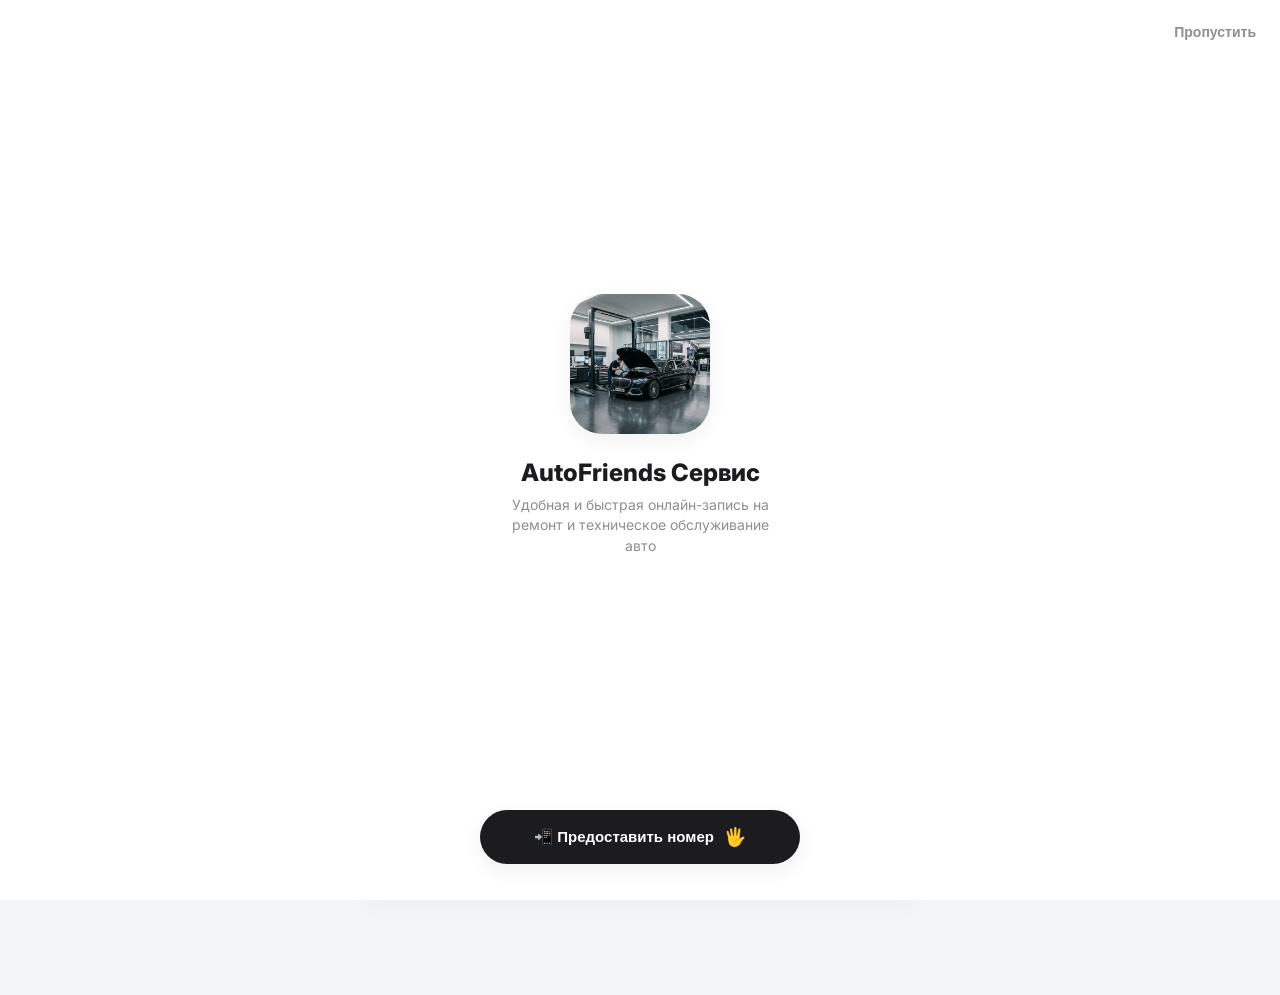
==== webapp/index.html @ f0e39a57 "Enlarge central circular FAB button to 62px and position 'Услуги' text label cleanly below navbar li" ====
<!DOCTYPE html>
<html lang="ru">
<head>
  <meta charset="UTF-8" />
  <meta name="viewport" content="width=device-width, initial-scale=1.0, maximum-scale=1.0, user-scalable=no, viewport-fit=cover" />
  <title>AutoFriends — Автосервис</title>
  <script src="https://telegram.org/js/telegram-web-app.js"></script>
  <link rel="preconnect" href="https://fonts.googleapis.com">
  <link rel="preconnect" href="https://fonts.gstatic.com" crossorigin>
  <link href="https://fonts.googleapis.com/css2?family=Inter:wght@400;500;600;700;800&display=swap" rel="stylesheet">
  <link rel="stylesheet" href="style.css?v=62.0" />
</head>
<body>

  <!-- ══════════════════════════════════════════════
       WELCOME ONBOARDING SCREEN (Hand Phone Request)
       ══════════════════════════════════════════════ -->
  <div id="triton-onboarding-screen" class="af-onboarding-overlay hidden">
    <div style="display:flex;justify-content:flex-end;">
      <button type="button" id="onboarding-cancel-btn" style="background:none;border:none;color:var(--gray-3);font-size:14px;font-weight:600;cursor:pointer;">Пропустить</button>
    </div>

    <div class="af-onboard-center">
      <div class="af-onboard-icon">
        <img src="images/hero.jpg" alt="AutoFriends" />
      </div>
      <h2 class="af-onboard-title">AutoFriends Сервис</h2>
      <p class="af-onboard-sub">Удобная и быстрая онлайн-запись на ремонт и техническое обслуживание авто</p>
    </div>

    <div>
      <button type="button" class="af-hand-phone-btn" id="onboarding-next-btn">
        <span>📲 Предоставить номер</span>
        <span style="font-size:18px;">🖐️</span>
      </button>
    </div>
  </div>

  <!-- ══════════════════════════════════════════════
       MAIN APP SHELL
       ══════════════════════════════════════════════ -->
  <div id="app">

    <!-- Top Header with Interactive Profile Chip -->
    <header class="af-header">
      <div class="af-header-title-box">
        <span class="af-header-sub">ОФИЦИАЛЬНЫЙ СЕРВИС</span>
        <h1 class="af-header-title">AutoFriends</h1>
      </div>

      <!-- User Profile Chip in Top Right Header -->
      <div class="af-user-chip" id="top-user-profile-btn" data-tab="profile">
        <div class="af-user-avatar">👤</div>
        <span class="af-user-name" id="user-greeting">Клиент</span>
      </div>
    </header>

    <!-- Main Content Tabs -->
    <main class="content">

      <!-- ════════════════════════════════════════
           🏠 TAB 1: ГЛАВНАЯ (Hero Slider + Big CTA + Advantages)
           ════════════════════════════════════════ -->
      <section id="tab-home" class="tab-content active">

        <!-- 1. Top Auto-Sliding Promo Carousel -->
        <div class="af-carousel-wrapper" id="home-promo-carousel">
          <div class="af-carousel-track" id="carousel-track">

            <!-- Slide 1 -->
            <div class="af-carousel-slide" style="background-image: url('images/hero.jpg');" data-tab="booking" data-step="1">
              <div class="af-slide-glass-panel">
                <span class="af-slide-tag">🔥 АКЦИЯ МЕСЯЦА</span>
                <h2 class="af-slide-title">Комплексное ТО со скидкой 15%</h2>
                <p class="af-slide-sub">Замена масла + 3 фильтра с гарантией 12 месяцев</p>
              </div>
            </div>

            <!-- Slide 2 -->
            <div class="af-carousel-slide" style="background-image: url('images/susp.jpg');" data-tab="booking" data-step="1">
              <div class="af-slide-glass-panel">
                <span class="af-slide-tag">⚡ СПЕЦПРЕДЛОЖЕНИЕ</span>
                <h2 class="af-slide-title">Бесплатная диагностика подвески</h2>
                <p class="af-slide-sub">При ремонте ходовой части от 3 000 ₽</p>
              </div>
            </div>

            <!-- Slide 3 -->
            <div class="af-carousel-slide" style="background-image: url('images/ac.jpg');" data-tab="booking" data-step="1">
              <div class="af-slide-glass-panel">
                <span class="af-slide-tag">❄️ КЛИМАТ СЕРВИС</span>
                <h2 class="af-slide-title">Заправка кондиционера за 1 990 ₽</h2>
                <p class="af-slide-sub">Полная антибактериальная обработка системы</p>
              </div>
            </div>

          </div>

          <!-- Carousel Dots -->
          <div class="af-carousel-dots">
            <span class="af-dot active" data-index="0"></span>
            <span class="af-dot" data-index="1"></span>
            <span class="af-dot" data-index="2"></span>
          </div>
        </div>

        <!-- 2. Big Action CTA Button -->
        <button type="button" class="af-home-cta-btn" data-tab="booking" data-step="1">
          <span>🚀 Записаться на обслуживание</span>
          <span style="font-size:18px;">➔</span>
        </button>

        <!-- 3. Service Advantages Cards -->
        <div class="af-advantages-grid">
          <div class="af-adv-card">
            <div class="af-adv-icon">🛠️</div>
            <div class="af-adv-title">Официальный сервис</div>
            <div class="af-adv-sub">Сертифицированное оборудование и гарантия на работы 12 месяцев</div>
          </div>

          <div class="af-adv-card">
            <div class="af-adv-icon">☕</div>
            <div class="af-adv-title">Зона ожидания и кофейня</div>
            <div class="af-adv-sub">Комфортная лаунж-зона, свежий кофе и свободный Wi-Fi</div>
          </div>

          <div class="af-adv-card">
            <div class="af-adv-icon">⏱️</div>
            <div class="af-adv-title">Без очередей</div>
            <div class="af-adv-sub">Прием автомобиля строго по времени вашей онлайн-записи</div>
          </div>
        </div>

      </section>

      <!-- ════════════════════════════════════════
           🏷 TAB 2: УСЛУГИ / БРОНИРОВАНИЕ (Clean Navigation & Pixel-Perfect Rows)
           ════════════════════════════════════════ -->
      <section id="tab-booking" class="tab-content">

        <div class="af-card">
          <h2 style="font-size:17px;font-weight:800;color:var(--dark);">📅 Онлайн-запись</h2>
          <p style="font-size:13px;color:var(--gray-3);">Выберите категорию, добавьте услуги и выберите время</p>
        </div>

        <!-- Wizard Step Bar -->
        <div class="af-wizard-bar">
          <div class="af-step-pill active" id="wizard-step-ind-1">1. Услуга</div>
          <div class="af-step-pill" id="wizard-step-ind-2">2. Мастер</div>
          <div class="af-step-pill" id="wizard-step-ind-3">3. Авто</div>
          <div class="af-step-pill" id="wizard-step-ind-4">4. Итог</div>
        </div>

        <form id="booking-form" style="display:flex;flex-direction:column;gap:16px;">

          <!-- Step 1: Big Rounded Rectangles Categories -->
          <div class="wizard-step-content active" id="form-step-1">

            <!-- Level 1 View: Main Categories Cards -->
            <div id="cat-overview-view" class="af-form-group">
              <label class="af-label">Выберите категорию услуг:</label>
              <input type="text" id="wizard-search-input" class="af-input" placeholder="🔍 Быстрый поиск услуги (ГРМ, масло, колодки)..." />
              
              <!-- Container for Big Rectangle Category Cards -->
              <div id="categories-cards-container" class="af-category-grid" style="margin-top:6px;"></div>
            </div>

            <!-- Level 2 View: Subservices of Selected Category -->
            <div id="cat-subservices-view" class="af-form-group hidden">
              <div class="af-subservices-header-box">
                <button type="button" id="back-to-categories-btn" class="af-back-cat-btn">
                  <span>← Все категории</span>
                </button>
                <div id="selected-cat-title-badge" class="af-cat-header-title"></div>
              </div>
              
              <div id="subservices-list-container" class="af-subservices-container"></div>
            </div>

            <!-- Summary of Selected Services -->
            <div id="selected-summary"></div>

            <button type="button" class="af-btn-primary" id="to-step-2-btn">
              Далее: Выбор мастера и времени ➔
            </button>
          </div>

          <!-- Step 2: Master & Calendar -->
          <div class="wizard-step-content hidden" id="form-step-2">
            <div class="af-form-group">
              <label class="af-label">Выберите мастера:</label>
              <div id="masters-container" style="display:flex;flex-direction:column;gap:10px;"></div>
            </div>

            <div class="af-form-group" id="calendar-step-group">
              <label class="af-label">Выберите дату:</label>
              <div class="af-calendar-card" id="full-calendar-widget"></div>
            </div>

            <div class="af-form-group hidden" id="slots-step-group">
              <div style="display:flex;align-items:center;justify-content:space-between;margin-bottom:6px;">
                <button type="button" class="af-btn-secondary" id="change-date-btn" style="padding:8px 14px;font-size:13px;">← Изменить дату</button>
                <span style="font-size:14px;font-weight:800;color:var(--dark);" id="slots-date-badge">28 ИЮЛЯ</span>
              </div>
              <label class="af-label" id="slots-header-label">Свободное время:</label>
              <div class="af-card">
                <div class="af-slots-grid" id="slots-container"></div>
              </div>
            </div>

            <div style="display:grid;grid-template-columns:auto 1fr;gap:10px;">
              <button type="button" class="af-btn-secondary" id="back-to-step-1-btn">← Назад</button>
              <button type="button" class="af-btn-primary" id="to-step-3-btn">Далее: Данные авто ➔</button>
            </div>
          </div>

          <!-- Step 3: Car Info -->
          <div class="wizard-step-content hidden" id="form-step-3">
            <div class="af-form-group">
              <label class="af-label" for="car-model">Марка и модель авто:</label>
              <input type="text" id="car-model" class="af-input" placeholder="Например: Audi Q5, BMW 5, Toyota Camry" />
            </div>

            <div class="af-form-group">
              <label class="af-label" for="car-number">Госномер (необязательно):</label>
              <input type="text" id="car-number" class="af-input" placeholder="А000АА180" maxlength="12" style="text-transform:uppercase;" />
            </div>

            <div style="display:grid;grid-template-columns:auto 1fr;gap:10px;">
              <button type="button" class="af-btn-secondary" id="back-to-step-2-btn">← Назад</button>
              <button type="button" class="af-btn-primary" id="to-step-4-btn">Далее: Проверка ➔</button>
            </div>
          </div>

          <!-- Step 4: Summary -->
          <div class="wizard-step-content hidden" id="form-step-4">
            <div class="af-form-group">
              <label class="af-label">Детали записи:</label>
              <div class="af-summary-card" id="final-booking-summary"></div>
            </div>

            <div class="af-form-group">
              <label class="af-label" for="phone-number">Телефон для связи:</label>
              <div style="display:flex;gap:8px;">
                <input type="tel" id="phone-number" class="af-input" placeholder="+7 (999) 000-00-00" readonly required style="flex:1;" />
                <button type="button" id="edit-phone-btn" class="af-btn-secondary" style="padding:12px 16px;">✏️</button>
              </div>
            </div>

            <div class="af-card" id="total-price-box" style="display:flex;align-items:center;justify-content:space-between;padding:18px;">
              <span class="af-label">Ориентировочно:</span>
              <span style="font-size:20px;font-weight:800;color:var(--dark);" id="total-price-val">от 0 ₽</span>
            </div>

            <div style="display:flex;align-items:center;gap:10px;padding:4px;">
              <input type="checkbox" id="privacy-agree" style="width:20px;height:20px;accent-color:var(--dark);cursor:pointer;" />
              <span style="font-size:12.5px;color:var(--gray-2);">Согласен с <a href="#" id="privacy-link" style="color:var(--dark);font-weight:700;">Политикой конфиденциальности</a></span>
            </div>

            <div style="display:grid;grid-template-columns:auto 1fr;gap:10px;">
              <button type="button" class="af-btn-secondary" id="back-to-step-3-btn">← Назад</button>
              <button type="submit" class="af-btn-primary" id="submit-booking-btn" disabled>
                🚀 Подтвердить запись
              </button>
            </div>
          </div>

        </form>
      </section>

      <!-- ════════════════════════════════════════
           📅 TAB 3: ЗАПИСИ (User Bookings List)
           ════════════════════════════════════════ -->
      <section id="tab-bookings-list" class="tab-content">
        <div class="af-section-header">
          <h2 class="af-section-title">Мои записи</h2>
        </div>
        <div id="user-bookings-list" style="display:flex;flex-direction:column;gap:12px;"></div>
      </section>

      <!-- ════════════════════════════════════════
           👤 TAB 4: ПРОФИЛЬ & МОДЕРАЦИЯ
           ════════════════════════════════════════ -->
      <section id="tab-profile" class="tab-content">

        <div class="af-card" style="display:flex;align-items:center;gap:16px;padding:20px;">
          <div class="af-user-avatar" style="width:56px;height:56px;font-size:28px;">👤</div>
          <div>
            <div style="font-size:17px;font-weight:800;" id="profile-name">Клиент</div>
            <div style="font-size:13px;color:var(--gray-3);margin-top:2px;" id="profile-phone">Телефон: Не указан</div>
          </div>
        </div>

        <div class="af-grid-2" style="grid-template-columns:1fr 1fr 1fr;gap:10px;">
          <div class="af-card" style="text-align:center;padding:14px 6px;">
            <div style="font-size:22px;font-weight:800;color:var(--dark);" id="stat-active">0</div>
            <div style="font-size:10px;color:var(--gray-3);font-weight:800;">АКТИВНЫХ</div>
          </div>
          <div class="af-card" style="text-align:center;padding:14px 6px;">
            <div style="font-size:22px;font-weight:800;color:var(--dark);" id="stat-total">0</div>
            <div style="font-size:10px;color:var(--gray-3);font-weight:800;">ВСЕГО</div>
          </div>
          <div class="af-card" style="text-align:center;padding:14px 6px;">
            <div style="font-size:22px;font-weight:800;color:var(--red);" id="stat-cancelled">0</div>
            <div style="font-size:10px;color:var(--gray-3);font-weight:800;">ОТКЛОНЕНО</div>
          </div>
        </div>

        <button id="admin-profile-btn" class="af-btn-primary hidden">
          🛡 Панель модератора
        </button>

        <!-- Admin Moderation Container -->
        <div id="admin-panel-section" class="hidden" style="display:flex;flex-direction:column;gap:14px;">
          <div class="af-card">
            <h3 style="font-size:16px;font-weight:800;">👨‍🔧 Управление сменами мастеров</h3>
            <p style="font-size:12px;color:var(--gray-3);">Снятие мастера со смены с предложением перезаписи клиентам</p>

            <div class="af-form-group">
              <label class="af-label">Мастер:</label>
              <select id="adm-master-select" class="af-input">
                <option value="Алексей Смирнов">Алексей Смирнов (Старший механик)</option>
                <option value="Дмитрий Ковалев">Дмитрий Ковалев (Диагност)</option>
                <option value="Игорь Соколов">Игорь Соколов (Ходовая)</option>
              </select>
            </div>

            <div class="af-form-group">
              <label class="af-label" for="adm-off-date">Дата отсутствия:</label>
              <input type="date" id="adm-off-date" class="af-input" />
            </div>

            <div class="af-form-group">
              <label class="af-label" for="adm-master-reason">Причина:</label>
              <input type="text" id="adm-master-reason" class="af-input" value="Больничный мастера" />
            </div>

            <button type="button" id="adm-trigger-reschedule-btn" class="af-btn-primary" style="background:var(--red);">
              ⚠️ Снять мастера и уведомить клиентов
            </button>
          </div>

          <div class="af-pills-row" id="admin-status-pills">
            <button type="button" class="af-pill-chip active" data-status="all">Все заявки</button>
            <button type="button" class="af-pill-chip" data-status="На рассмотрении">⏳ Ожидают</button>
            <button type="button" class="af-pill-chip" data-status="Одобрена">✅ Одобрены</button>
          </div>

          <div id="admin-bookings-list" style="display:flex;flex-direction:column;gap:10px;"></div>
        </div>

      </section>

    </main>

    <!-- ════════════════════════════════════════
         CURVED NOTCHED BOTTOM NAVIGATION BAR (Exact Ref Notch)
         ════════════════════════════════════════ -->
    <nav class="af-navbar" id="main-nav">
      <!-- SVG Curved Notch Background Path -->
      <svg class="af-navbar-svg" viewBox="0 0 400 70" preserveAspectRatio="none">
        <path d="M 0,0 L 132,0 C 148,0 158,34 200,34 C 242,34 252,0 268,0 L 400,0 L 400,70 L 0,70 Z" fill="rgba(255, 255, 255, 0.96)"/>
      </svg>

      <!-- 1. Главная -->
      <button class="af-nav-item active" data-tab="home">
        <span class="af-nav-icon">
          <svg viewBox="0 0 24 24"><path d="M19 17h2c.6 0 1-.4 1-1v-3c0-.9-.7-1.7-1.5-1.9C18.7 10.6 16 10 12 10s-6.7.6-8.5 1.1C2.7 11.3 2 12.1 2 13v3c0 .6.4 1 1 1h2m2 0a2 2 0 1 0 4 0 2 2 0 1 0-4 0m8 0a2 2 0 1 0 4 0 2 2 0 1 0-4 0M5 10l1.7-4.2C7 5.1 7.7 4.5 8.5 4.5h7c.8 0 1.5.6 1.8 1.3L19 10"/></svg>
        </span>
        <span class="af-nav-lbl">Главная</span>
      </button>

      <!-- 2. Услуги (Center Elevated Floating Circle Button in Curved Notch) -->
      <button class="af-nav-item af-nav-center-fab" data-tab="booking" data-step="1">
        <span class="af-fab-circle">
          <svg viewBox="0 0 24 24"><path d="M14.7 6.3a1 1 0 0 0 0 1.4l1.6 1.6a1 1 0 0 0 1.4 0l3.77-3.77a6 6 0 0 1-7.94 7.94l-6.91 6.91a2.12 2.12 0 0 1-3-3l6.91-6.91a6 6 0 0 1 7.94-7.94l-3.76 3.76z"/></svg>
        </span>
        <span class="af-nav-lbl">Услуги</span>
      </button>

      <!-- 3. Записи -->
      <button class="af-nav-item" data-tab="bookings-list">
        <span class="af-nav-icon">
          <svg viewBox="0 0 24 24"><rect x="3" y="4" width="18" height="18" rx="2" ry="2"/><line x1="16" y1="2" x2="16" y2="6"/><line x1="8" y1="2" x2="8" y2="6"/><line x1="3" y1="10" x2="21" y2="10"/></svg>
        </span>
        <span class="af-nav-lbl">Записи</span>
      </button>
    </nav>

    <!-- Modals -->
    <div id="admin-modal" class="modal-overlay hidden">
      <div class="modal-card">
        <h3 id="modal-title">Решение по заявке</h3>
        <textarea id="modal-comment" class="af-input" placeholder="Примечание клиенту..." rows="3"></textarea>
        <div style="display:flex;gap:8px;">
          <button id="modal-cancel-btn" class="af-btn-secondary" style="flex:1;">Отмена</button>
          <button id="modal-confirm-btn" class="af-btn-primary" style="flex:1;">Подтвердить</button>
        </div>
      </div>
    </div>

    <div id="privacy-modal" class="modal-overlay hidden">
      <div class="modal-card">
        <h3>🔒 Политика конфиденциальности</h3>
        <p style="font-size:13px;color:var(--gray-3);line-height:1.5;">
          Мы собираем ваше имя, телефон и данные авто исключительно для оформления записи в сервисе.
        </p>
        <button type="button" class="af-btn-primary" id="close-privacy-btn">Понятно</button>
      </div>
    </div>

    <div id="toast" class="glass-toast hidden"></div>
  </div>

  <script src="app.js?v=62.0"></script>
</body>
</html>
---- webapp/style.css ----
/* ============================================================
   AUTOFRIENDS LIGHT iOS DESIGN SYSTEM (Reference Match)
   Clean Off-White · Dark Charcoal #1c1c1e · Inline SVG Nav Icons
   ============================================================ */

@import url('https://fonts.googleapis.com/css2?family=Inter:wght@400;500;600;700;800&display=swap');

/* ── CSS Variables ─────────────────────────────────────────── */
:root {
  --bg:            #f4f5f7;
  --bg-card:       #ffffff;
  --bg-card-sub:   #f9fafb;
  --bg-pill:       #eef0f4;

  --dark:          #1c1c1e;
  --dark-hover:    #2c2c2e;
  --gray-1:        #3a3a3c;
  --gray-2:        #6c6c70;
  --gray-3:        #8e8e93;
  --gray-4:        #aeaeb2;
  --gray-5:        #c7c7cc;
  --gray-6:        #e5e5ea;
  --gray-light:    #f2f2f7;

  --green:         #34c759;
  --blue:          #007aff;
  --red:           #ff3b30;
  --yellow:        #ffcc00;

  --r-sm:          10px;
  --r-md:          16px;
  --r-lg:          22px;
  --r-pill:        999px;

  --font-main:     'Inter', -apple-system, BlinkMacSystemFont, "Segoe UI", Roboto, sans-serif;

  --shadow-sm:     0 2px 10px rgba(0, 0, 0, 0.04);
  --shadow-md:     0 6px 20px rgba(0, 0, 0, 0.06);
  --shadow-lg:     0 12px 32px rgba(0, 0, 0, 0.10);

  --ease:          cubic-bezier(0.25, 1, 0.5, 1);
  --spring:        cubic-bezier(0.34, 1.56, 0.64, 1);
}

/* ── Reset ──────────────────────────────────────────────────── */
*, *::before, *::after {
  box-sizing: border-box;
  margin: 0; padding: 0;
  -webkit-tap-highlight-color: transparent;
}

html, body {
  width: 100%;
  min-height: 100vh;
  background: var(--bg);
  color: var(--dark);
  font-family: var(--font-main);
  font-size: 15px;
  -webkit-font-smoothing: antialiased;
  overflow-x: hidden;
}

body {
  padding-bottom: max(95px, env(safe-area-inset-bottom));
  padding-top: env(safe-area-inset-top, 0px);
}

/* ── App Container ─────────────────────────────────────────── */
#app {
  max-width: 540px;
  margin: 0 auto;
  min-height: 100vh;
  display: flex;
  flex-direction: column;
  position: relative;
  padding: 12px 16px 0;
  gap: 16px;
}

.hidden { display: none !important; }

/* ── Header Bar ─────────────────────────────────────────────── */
.af-header {
  display: flex;
  align-items: center;
  justify-content: space-between;
  padding: 4px 2px;
}

.af-header-title-box {
  display: flex;
  flex-direction: column;
}

.af-header-sub {
  font-size: 11px;
  font-weight: 600;
  color: var(--gray-3);
  text-transform: uppercase;
  letter-spacing: 0.5px;
}

.af-header-title {
  font-size: 22px;
  font-weight: 800;
  color: var(--dark);
  letter-spacing: -0.4px;
}

.af-user-chip {
  display: flex;
  align-items: center;
  gap: 8px;
  padding: 6px 14px;
  background: var(--bg-card);
  border-radius: var(--r-pill);
  box-shadow: var(--shadow-sm);
  border: 1px solid rgba(0,0,0,0.04);
  cursor: pointer;
  user-select: none;
  transition: transform 0.15s var(--spring), background 0.15s var(--ease), box-shadow 0.15s var(--ease);
}

.af-user-chip:active {
  transform: scale(0.94);
  background: var(--bg-pill);
  box-shadow: var(--shadow-md);
}

.af-user-avatar {
  width: 28px;
  height: 28px;
  border-radius: 50%;
  background: var(--gray-light);
  display: flex;
  align-items: center;
  justify-content: center;
  font-size: 15px;
}

.af-user-name {
  font-size: 13px;
  font-weight: 700;
  color: var(--dark);
}

/* ── Tab Content Container ──────────────────────────────────── */
.content {
  flex: 1;
  display: flex;
  flex-direction: column;
}

.tab-content {
  display: none;
  flex-direction: column;
  gap: 18px;
  animation: afFade 0.22s var(--ease) both;
}

.tab-content.active { display: flex; }

@keyframes afFade {
  from { opacity: 0; transform: translateY(4px); }
  to   { opacity: 1; transform: translateY(0); }
}

/* ═══════════════════════════════════════════════════════════
   AUTO-SLIDING PROMO BANNER CAROUSEL (Top Images Slider)
   ═══════════════════════════════════════════════════════════ */

.af-carousel-wrapper {
  position: relative;
  width: 100%;
  border-radius: var(--r-lg);
  overflow: hidden;
  box-shadow: var(--shadow-md);
  cursor: pointer;
}

.af-carousel-track {
  display: flex;
  transition: transform 0.4s var(--ease);
  width: 100%;
}

.af-carousel-slide {
  min-width: 100%;
  height: 200px;
  position: relative;
  background-size: cover;
  background-position: center;
  display: flex;
  flex-direction: column;
  justify-content: flex-end;
  padding: 14px;
  transition: transform 0.18s var(--spring);
}

.af-carousel-slide:active {
  transform: scale(0.97);
}

/* Soft Frosted White Glass Panel for Promo Banner */
.af-slide-glass-panel {
  position: relative;
  z-index: 2;
  background: rgba(255, 255, 255, 0.92);
  backdrop-filter: blur(16px);
  -webkit-backdrop-filter: blur(16px);
  border-radius: var(--r-md);
  padding: 14px 16px;
  display: flex;
  flex-direction: column;
  gap: 4px;
  color: var(--dark);
  box-shadow: 0 4px 16px rgba(0, 0, 0, 0.1);
  border: 1px solid rgba(255, 255, 255, 0.6);
}

.af-slide-tag {
  align-self: flex-start;
  padding: 4px 10px;
  background: var(--dark);
  color: #ffffff;
  border-radius: var(--r-pill);
  font-size: 10px;
  font-weight: 800;
  text-transform: uppercase;
  letter-spacing: 0.5px;
  margin-bottom: 2px;
}

.af-slide-title {
  font-size: 18px;
  font-weight: 800;
  color: var(--dark);
  line-height: 1.25;
}

.af-slide-sub {
  font-size: 13px;
  color: var(--gray-2);
  font-weight: 600;
}

/* Carousel Indicators (Dots) */
.af-carousel-dots {
  position: absolute;
  top: 14px;
  right: 14px;
  display: flex;
  gap: 6px;
  z-index: 3;
}

.af-dot {
  width: 7px;
  height: 7px;
  border-radius: 50%;
  background: rgba(255, 255, 255, 0.5);
  backdrop-filter: blur(4px);
  transition: all 0.25s var(--ease);
}

.af-dot.active {
  width: 18px;
  border-radius: 4px;
  background: var(--dark);
}

/* Big Hero CTA Button on Home Screen */
.af-home-cta-btn {
  width: 100%;
  padding: 18px 24px;
  background: var(--dark);
  color: #ffffff;
  border: none;
  border-radius: var(--r-lg);
  font-size: 16px;
  font-weight: 800;
  font-family: var(--font-main);
  display: flex;
  align-items: center;
  justify-content: space-between;
  cursor: pointer;
  box-shadow: var(--shadow-md);
  transition: transform 0.18s var(--spring), background 0.15s var(--ease);
}

.af-home-cta-btn:active {
  transform: scale(0.97);
  background: var(--dark-hover);
}

/* Advantage Cards Grid on Home Tab */
.af-advantages-grid {
  display: flex;
  flex-direction: column;
  gap: 12px;
}

.af-adv-card {
  background: var(--bg-card);
  border-radius: var(--r-lg);
  padding: 18px 20px;
  box-shadow: var(--shadow-sm);
  border: 1px solid rgba(0, 0, 0, 0.04);
  display: flex;
  flex-direction: column;
  gap: 4px;
}

.af-adv-icon {
  font-size: 26px;
  margin-bottom: 4px;
}

.af-adv-title {
  font-size: 16px;
  font-weight: 800;
  color: var(--dark);
}

.af-adv-sub {
  font-size: 13px;
  color: var(--gray-2);
  line-height: 1.4;
  font-weight: 500;
}

/* ═══════════════════════════════════════════════════════════
   BIG ROUNDED RECTANGLE CATEGORY CARDS (Services Step 1)
   ═══════════════════════════════════════════════════════════ */

.af-category-grid {
  display: flex;
  flex-direction: column;
  gap: 14px;
}

/* Big Rounded Rectangle Category Card */
.af-cat-card {
  background: var(--bg-card);
  border-radius: var(--r-lg);
  padding: 20px 22px;
  box-shadow: var(--shadow-sm);
  border: 1px solid rgba(0, 0, 0, 0.04);
  display: flex;
  align-items: center;
  justify-content: space-between;
  cursor: pointer;
  transition: transform 0.18s var(--spring), box-shadow 0.18s var(--ease);
}

.af-cat-card:active {
  transform: scale(0.97);
  box-shadow: var(--shadow-md);
}

.af-cat-card-left {
  display: flex;
  align-items: center;
  gap: 16px;
}

.af-cat-icon {
  width: 48px;
  height: 48px;
  border-radius: 16px;
  background: var(--bg-pill);
  display: flex;
  align-items: center;
  justify-content: center;
  font-size: 24px;
  flex-shrink: 0;
}

.af-cat-info {
  display: flex;
  flex-direction: column;
  gap: 4px;
}

.af-cat-title {
  font-size: 16px;
  font-weight: 800;
  color: var(--dark);
  line-height: 1.25;
}

.af-cat-count {
  font-size: 13px;
  font-weight: 600;
  color: var(--gray-3);
}

.af-cat-arrow {
  font-size: 18px;
  font-weight: 800;
  color: var(--gray-3);
}

/* Sub-Services Category Page List Layout */
.af-subservices-container {
  display: flex;
  flex-direction: column;
  gap: 12px;
}

.af-subservices-header-box {
  display: flex;
  flex-direction: column;
  gap: 10px;
  margin-bottom: 8px;
}

.af-back-cat-btn {
  align-self: flex-start;
  display: inline-flex;
  align-items: center;
  gap: 8px;
  padding: 10px 18px;
  background: var(--bg-pill);
  border: none;
  border-radius: var(--r-pill);
  color: var(--dark);
  font-size: 14px;
  font-weight: 700;
  font-family: var(--font-main);
  cursor: pointer;
  transition: transform 0.15s var(--spring), background 0.15s var(--ease);
}

.af-back-cat-btn:active {
  transform: scale(0.95);
  background: var(--gray-6);
}

.af-cat-header-title {
  font-size: 19px;
  font-weight: 800;
  color: var(--dark);
  letter-spacing: -0.3px;
}

/* Service Row Layout - Fixed Perfect Alignment & Non-wrapping Price */
.af-service-check-row {
  display: flex;
  align-items: center;
  justify-content: space-between;
  gap: 12px;
  padding: 16px 18px;
  background: var(--bg-card);
  border-radius: var(--r-md);
  border: 1.5px solid transparent;
  box-shadow: var(--shadow-sm);
  cursor: pointer;
  user-select: none;
  transition: transform 0.15s var(--spring), border-color 0.15s var(--ease), box-shadow 0.15s var(--ease);
}

.af-service-check-row:active {
  transform: scale(0.98);
}

.af-service-check-row.selected {
  background: #ffffff;
  border-color: var(--green);
  box-shadow: 0 4px 16px rgba(52, 199, 89, 0.14);
}

.af-service-check-left {
  display: flex;
  align-items: center;
  gap: 14px;
  flex: 1;
  min-width: 0;
}

/* Fixed dimensions for perfect circle checkbox */
.af-checkbox-badge {
  width: 26px;
  height: 26px;
  min-width: 26px;
  min-height: 26px;
  border-radius: 50%;
  border: 2px solid var(--gray-4);
  display: flex;
  align-items: center;
  justify-content: center;
  font-size: 13px;
  color: transparent;
  flex-shrink: 0;
  transition: all 0.15s var(--ease);
}

.af-service-check-row.selected .af-checkbox-badge {
  background: var(--green);
  border-color: var(--green);
  color: #ffffff;
  font-weight: 800;
}

.af-service-name {
  font-size: 14.5px;
  font-weight: 700;
  color: var(--dark);
  line-height: 1.35;
  flex: 1;
  word-break: break-word;
}

/* Non-wrapping price badge */
.af-service-tag-price {
  font-size: 14.5px;
  font-weight: 800;
  color: var(--dark);
  white-space: nowrap;
  flex-shrink: 0;
  text-align: right;
  margin-left: 8px;
}

/* ═══════════════════════════════════════════════════════════
   SPACIOUS & ERGONOMIC BOOKING WIZARD (Steps 1, 2, 3, 4)
   ═══════════════════════════════════════════════════════════ */

.af-wizard-bar {
  display: flex;
  background: var(--bg-pill);
  padding: 5px;
  border-radius: var(--r-md);
  gap: 6px;
}

.af-step-pill {
  flex: 1;
  padding: 10px 4px;
  border-radius: 12px;
  text-align: center;
  font-size: 12px;
  font-weight: 600;
  color: var(--gray-3);
  transition: all 0.18s var(--ease);
}

.af-step-pill.active {
  background: var(--bg-card);
  color: var(--dark);
  font-weight: 800;
  box-shadow: var(--shadow-sm);
}

.af-step-pill.completed { color: var(--green); }

.wizard-step-content {
  display: flex;
  flex-direction: column;
  gap: 16px;
}

.af-card {
  background: var(--bg-card);
  border-radius: var(--r-lg);
  padding: 20px;
  box-shadow: var(--shadow-sm);
  border: 1px solid rgba(0,0,0,0.04);
  display: flex;
  flex-direction: column;
  gap: 12px;
  position: relative;
}

.af-btn-primary {
  width: 100%;
  padding: 16px 22px;
  background: var(--dark);
  border: none;
  border-radius: var(--r-md);
  color: #ffffff;
  font-size: 16px;
  font-weight: 800;
  font-family: var(--font-main);
  cursor: pointer;
  box-shadow: var(--shadow-sm);
  display: flex;
  align-items: center;
  justify-content: center;
  gap: 8px;
  transition: transform 0.15s var(--spring), background 0.15s var(--ease);
}

.af-btn-primary:active {
  transform: scale(0.97);
  background: var(--dark-hover);
}

.af-btn-primary:disabled {
  opacity: 0.4;
  cursor: not-allowed;
}

.af-btn-secondary {
  padding: 16px 20px;
  background: var(--bg-pill);
  border: none;
  border-radius: var(--r-md);
  color: var(--dark);
  font-size: 15px;
  font-weight: 700;
  font-family: var(--font-main);
  cursor: pointer;
  transition: background 0.15s var(--ease);
}

.af-btn-secondary:active { background: var(--gray-6); }

.af-form-group {
  display: flex;
  flex-direction: column;
  gap: 8px;
}

.af-label {
  font-size: 12px;
  font-weight: 800;
  color: var(--gray-2);
  text-transform: uppercase;
  letter-spacing: 0.6px;
}

.af-input {
  width: 100%;
  padding: 14px 16px;
  background: var(--bg-pill);
  border: 1.5px solid transparent;
  border-radius: var(--r-md);
  font-size: 15px;
  font-weight: 600;
  font-family: var(--font-main);
  color: var(--dark);
  outline: none;
  transition: all 0.15s var(--ease);
}

.af-input:focus {
  background: var(--bg-card);
  border-color: var(--dark);
  box-shadow: var(--shadow-sm);
}

/* Master Cards */
.af-master-card {
  display: flex;
  align-items: center;
  gap: 14px;
  padding: 16px;
  background: var(--bg-card);
  border-radius: var(--r-md);
  border: 2px solid transparent;
  cursor: pointer;
  box-shadow: var(--shadow-sm);
}

.af-master-card.selected {
  border-color: var(--dark);
  background: #ffffff;
}

.af-master-avatar {
  width: 46px;
  height: 46px;
  border-radius: 50%;
  background: var(--bg-pill);
  display: flex;
  align-items: center;
  justify-content: center;
  font-size: 22px;
}

.af-master-name {
  font-size: 15px;
  font-weight: 800;
  color: var(--dark);
}

.af-master-role {
  font-size: 12px;
  color: var(--gray-3);
  margin-top: 2px;
}

/* Light Calendar */
.af-calendar-card {
  background: var(--bg-card);
  border-radius: var(--r-lg);
  padding: 18px;
  box-shadow: var(--shadow-sm);
  display: flex;
  flex-direction: column;
  gap: 14px;
}

.af-cal-header {
  display: flex;
  align-items: center;
  justify-content: space-between;
}

.af-cal-title { font-size: 16px; font-weight: 800; }

.af-cal-btn {
  width: 34px;
  height: 34px;
  border-radius: 50%;
  background: var(--bg-pill);
  border: none;
  font-size: 16px;
  font-weight: 800;
  cursor: pointer;
}

.af-cal-weekdays {
  display: grid;
  grid-template-columns: repeat(7, 1fr);
  text-align: center;
  font-size: 12px;
  font-weight: 700;
  color: var(--gray-3);
}

.af-cal-grid {
  display: grid;
  grid-template-columns: repeat(7, 1fr);
  gap: 6px;
}

.af-cal-day {
  aspect-ratio: 1/1;
  display: flex;
  align-items: center;
  justify-content: center;
  font-size: 14px;
  font-weight: 700;
  border-radius: 50%;
  cursor: pointer;
}

.af-cal-day.empty { visibility: hidden; pointer-events: none; }
.af-cal-day.past { opacity: 0.3; cursor: not-allowed; text-decoration: line-through; }
.af-cal-day.today { border: 2px solid var(--dark); }
.af-cal-day.selected { background: var(--dark); color: #ffffff; }

/* Time Slots */
.af-slots-grid {
  display: grid;
  grid-template-columns: repeat(3, 1fr);
  gap: 10px;
}

.af-slot-item {
  padding: 12px 6px;
  border-radius: var(--r-md);
  background: var(--bg-pill);
  font-size: 14px;
  font-weight: 800;
  text-align: center;
  cursor: pointer;
}

.af-slot-item.active {
  background: var(--dark);
  color: #ffffff;
}

.af-slot-item.booked {
  opacity: 0.3;
  text-decoration: line-through;
  pointer-events: none;
}

.af-summary-card {
  background: var(--bg-card);
  border-radius: var(--r-lg);
  padding: 18px;
  box-shadow: var(--shadow-sm);
  display: flex;
  flex-direction: column;
  gap: 12px;
}

.af-summary-row {
  display: flex;
  justify-content: space-between;
  font-size: 14px;
}

.af-summary-lbl { color: var(--gray-3); font-weight: 600; }
.af-summary-val { color: var(--dark); font-weight: 800; }

/* ═══════════════════════════════════════════════════════════
   CURVED NOTCHED BOTTOM NAVIGATION BAR (Exact Reference Notch)
   ═══════════════════════════════════════════════════════════ */

.af-navbar {
  position: fixed;
  bottom: 0;
  left: 50%;
  transform: translateX(-50%);
  width: 100%;
  max-width: 540px;
  height: 72px;
  display: flex;
  align-items: flex-end;
  justify-content: space-around;
  padding: 0 14px max(8px, env(safe-area-inset-bottom));
  background: transparent;
  z-index: 50;
}

.af-navbar-svg {
  position: absolute;
  top: 0;
  left: 0;
  width: 100%;
  height: 100%;
  z-index: 1;
  filter: drop-shadow(0 -4px 14px rgba(0, 0, 0, 0.06));
  pointer-events: none;
}

.af-nav-item {
  position: relative;
  z-index: 2;
  display: flex;
  flex-direction: column;
  align-items: center;
  gap: 3px;
  background: none;
  border: none;
  cursor: pointer;
  padding: 4px 12px 6px;
  flex: 1;
}

.af-nav-icon {
  width: 24px;
  height: 24px;
  display: flex;
  align-items: center;
  justify-content: center;
  color: var(--gray-3);
  transition: transform 0.15s var(--spring), color 0.15s var(--ease);
}

.af-nav-icon svg {
  width: 100%;
  height: 100%;
  stroke: currentColor;
  fill: none;
  stroke-width: 2;
  stroke-linecap: round;
  stroke-linejoin: round;
}

.af-nav-lbl {
  font-size: 10px;
  font-weight: 600;
  color: var(--gray-3);
  transition: color 0.15s var(--ease);
}

.af-nav-item.active .af-nav-icon {
  color: var(--dark);
  transform: scale(1.12);
}

.af-nav-item.active .af-nav-lbl {
  color: var(--dark);
  font-weight: 800;
}

/* Center Larger Elevated Floating Circle Button (FAB) in Curved Notch */
.af-nav-center-fab {
  position: relative;
  z-index: 10;
  top: -20px;
  display: flex;
  flex-direction: column;
  align-items: center;
  gap: 0px;
  background: none;
  border: none;
  cursor: pointer;
}

.af-fab-circle {
  width: 62px;
  height: 62px;
  border-radius: 50%;
  background: var(--dark);
  color: #ffffff;
  display: flex;
  align-items: center;
  justify-content: center;
  box-shadow: 0 8px 24px rgba(28, 28, 30, 0.35);
  transition: transform 0.18s var(--spring), background 0.15s var(--ease), box-shadow 0.15s var(--ease);
}

.af-fab-circle svg {
  width: 28px;
  height: 28px;
  stroke: #ffffff;
  fill: none;
  stroke-width: 2;
  stroke-linecap: round;
  stroke-linejoin: round;
}

.af-nav-center-fab .af-nav-lbl {
  position: relative;
  top: 10px;
  font-size: 10px;
  font-weight: 600;
  color: var(--gray-3);
}

.af-nav-center-fab:active .af-fab-circle {
  transform: scale(0.92);
  background: var(--dark-hover);
}

.af-nav-center-fab.active .af-fab-circle {
  background: var(--dark);
  box-shadow: 0 10px 28px rgba(28, 28, 30, 0.45);
  transform: scale(1.06);
}

.af-nav-center-fab.active .af-nav-lbl {
  color: var(--dark);
  font-weight: 800;
}

/* Onboarding Modal with Hand Phone Request Button */
.af-onboarding-overlay {
  position: fixed;
  inset: 0;
  z-index: 999;
  background: #ffffff;
  display: none;
  flex-direction: column;
  justify-content: space-between;
  padding: max(24px, env(safe-area-inset-top)) 24px max(36px, env(safe-area-inset-bottom));
}

.af-onboarding-overlay.visible {
  display: flex !important;
  animation: afFade 0.3s var(--ease) both;
}

.af-onboard-center {
  display: flex;
  flex-direction: column;
  align-items: center;
  text-align: center;
  margin: auto 0;
}

.af-onboard-icon {
  width: 140px;
  height: 140px;
  border-radius: 32px;
  overflow: hidden;
  margin-bottom: 24px;
  box-shadow: var(--shadow-md);
}

.af-onboard-icon img {
  width: 100%;
  height: 100%;
  object-fit: cover;
}

.af-onboard-title {
  font-size: 24px;
  font-weight: 800;
  color: var(--dark);
  margin-bottom: 8px;
}

.af-onboard-sub {
  font-size: 14px;
  color: var(--gray-3);
  line-height: 1.45;
  max-width: 280px;
}

.af-hand-phone-btn {
  width: 100%;
  max-width: 320px;
  padding: 16px 24px;
  border-radius: var(--r-pill);
  background: var(--dark);
  color: #ffffff;
  font-size: 15px;
  font-weight: 800;
  display: flex;
  align-items: center;
  justify-content: center;
  gap: 10px;
  border: none;
  cursor: pointer;
  box-shadow: var(--shadow-md);
  margin: 0 auto;
  transition: transform 0.18s var(--spring);
}

.af-hand-phone-btn:active {
  transform: scale(0.95);
}

.modal-overlay {
  position: fixed;
  inset: 0;
  background: rgba(0,0,0,0.4);
  backdrop-filter: blur(8px);
  z-index: 100;
  display: flex;
  align-items: flex-end;
  justify-content: center;
  padding: 0 14px max(20px, env(safe-area-inset-bottom));
}

.modal-card {
  width: 100%;
  max-width: 500px;
  padding: 20px;
  background: var(--bg-card);
  border-radius: var(--r-lg);
  box-shadow: var(--shadow-lg);
  display: flex;
  flex-direction: column;
  gap: 12px;
}

.glass-toast {
  position: fixed;
  bottom: calc(max(14px, env(safe-area-inset-bottom)) + 74px);
  left: 50%;
  transform: translateX(-50%);
  background: var(--dark);
  color: #ffffff;
  padding: 10px 18px;
  border-radius: var(--r-pill);
  font-size: 13px;
  font-weight: 700;
  box-shadow: var(--shadow-md);
  z-index: 200;
}
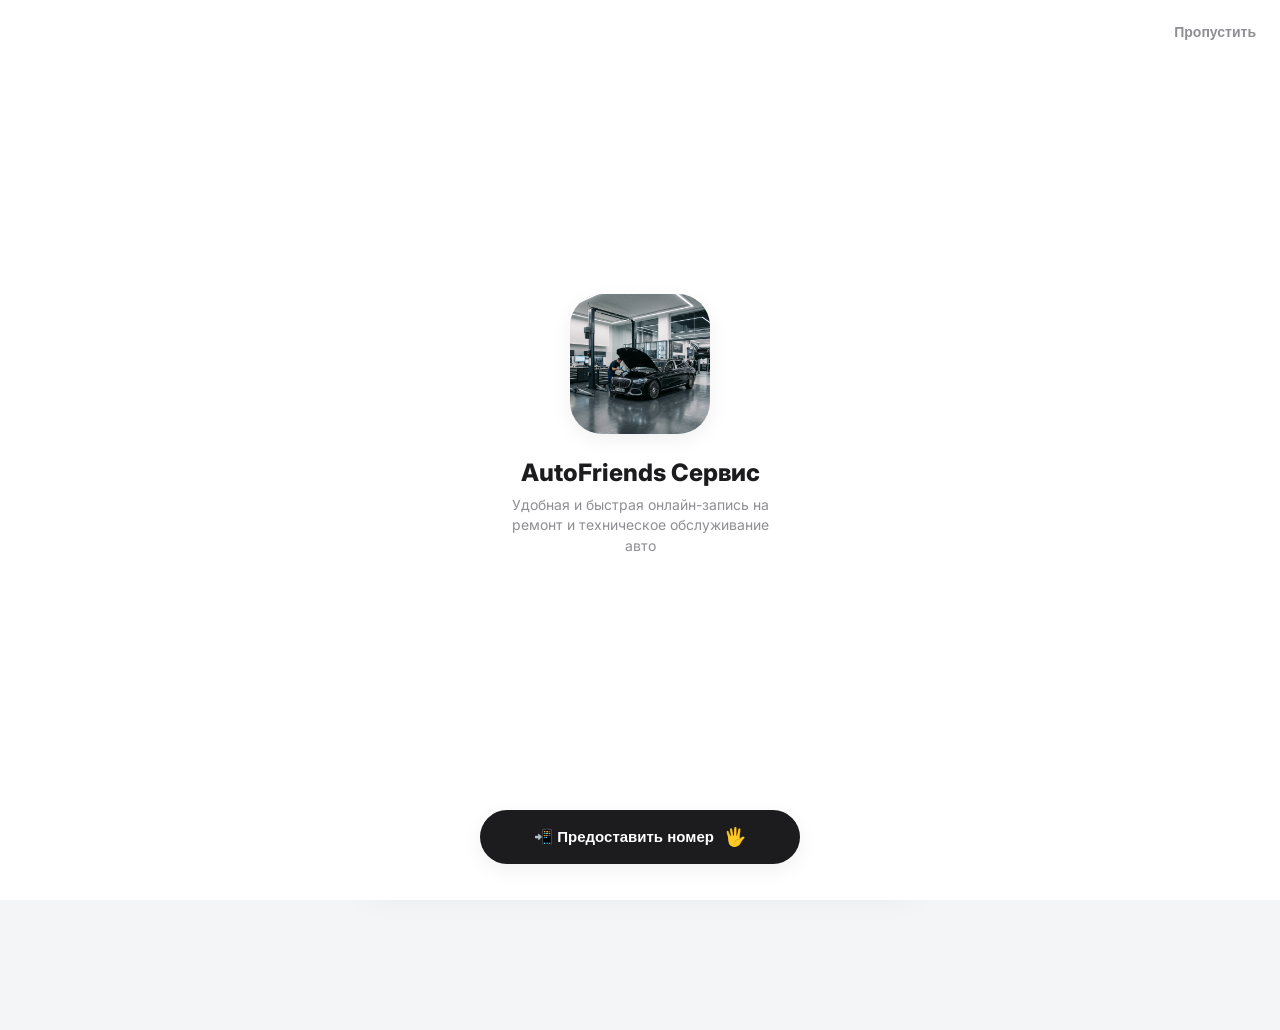
==== commit edd05f70: "Make navbar SVG notch snug around 58px FAB circle, align all 3 nav labels on exact baseline, center " ====
--- a/webapp/index.html
+++ b/webapp/index.html
@@ -8,7 +8,7 @@
   <link rel="preconnect" href="https://fonts.googleapis.com">
   <link rel="preconnect" href="https://fonts.gstatic.com" crossorigin>
   <link href="https://fonts.googleapis.com/css2?family=Inter:wght@400;500;600;700;800&display=swap" rel="stylesheet">
-  <link rel="stylesheet" href="style.css?v=62.0" />
+  <link rel="stylesheet" href="style.css?v=63.0" />
 </head>
 <body>
 
@@ -279,30 +279,29 @@
       </section>
 
       <!-- ════════════════════════════════════════
-           👤 TAB 4: ПРОФИЛЬ & МОДЕРАЦИЯ
+           👤 TAB 4: ПРОФИЛЬ & МОДЕРАЦИЯ (Centered Avatar + Refined Moderator Layout)
            ════════════════════════════════════════ -->
       <section id="tab-profile" class="tab-content">
 
-        <div class="af-card" style="display:flex;align-items:center;gap:16px;padding:20px;">
-          <div class="af-user-avatar" style="width:56px;height:56px;font-size:28px;">👤</div>
-          <div>
-            <div style="font-size:17px;font-weight:800;" id="profile-name">Клиент</div>
-            <div style="font-size:13px;color:var(--gray-3);margin-top:2px;" id="profile-phone">Телефон: Не указан</div>
-          </div>
-        </div>
-
-        <div class="af-grid-2" style="grid-template-columns:1fr 1fr 1fr;gap:10px;">
-          <div class="af-card" style="text-align:center;padding:14px 6px;">
-            <div style="font-size:22px;font-weight:800;color:var(--dark);" id="stat-active">0</div>
-            <div style="font-size:10px;color:var(--gray-3);font-weight:800;">АКТИВНЫХ</div>
-          </div>
-          <div class="af-card" style="text-align:center;padding:14px 6px;">
-            <div style="font-size:22px;font-weight:800;color:var(--dark);" id="stat-total">0</div>
-            <div style="font-size:10px;color:var(--gray-3);font-weight:800;">ВСЕГО</div>
-          </div>
-          <div class="af-card" style="text-align:center;padding:14px 6px;">
-            <div style="font-size:22px;font-weight:800;color:var(--red);" id="stat-cancelled">0</div>
-            <div style="font-size:10px;color:var(--gray-3);font-weight:800;">ОТКЛОНЕНО</div>
+        <!-- Centered Profile Card: Avatar on Top, Name under Avatar, Phone under Name -->
+        <div class="af-card af-profile-centered-header">
+          <div class="af-user-avatar-large">👤</div>
+          <div class="af-profile-name-large" id="profile-name">Клиент</div>
+          <div class="af-profile-phone-sub" id="profile-phone">Телефон: Не указан</div>
+        </div>
+
+        <div class="af-grid-3-stats">
+          <div class="af-card af-stat-box">
+            <div class="af-stat-num" id="stat-active">0</div>
+            <div class="af-stat-lbl">АКТИВНЫХ</div>
+          </div>
+          <div class="af-card af-stat-box">
+            <div class="af-stat-num" id="stat-total">0</div>
+            <div class="af-stat-lbl">ВСЕГО</div>
+          </div>
+          <div class="af-card af-stat-box">
+            <div class="af-stat-num" style="color:var(--red);" id="stat-cancelled">0</div>
+            <div class="af-stat-lbl">ОТКЛОНЕНО</div>
           </div>
         </div>
 
@@ -310,15 +309,18 @@
           🛡 Панель модератора
         </button>
 
-        <!-- Admin Moderation Container -->
-        <div id="admin-panel-section" class="hidden" style="display:flex;flex-direction:column;gap:14px;">
+        <!-- Refined Admin Moderation Panel -->
+        <div id="admin-panel-section" class="hidden" style="display:flex;flex-direction:column;gap:16px;">
           <div class="af-card">
-            <h3 style="font-size:16px;font-weight:800;">👨‍🔧 Управление сменами мастеров</h3>
-            <p style="font-size:12px;color:var(--gray-3);">Снятие мастера со смены с предложением перезаписи клиентам</p>
-
-            <div class="af-form-group">
-              <label class="af-label">Мастер:</label>
-              <select id="adm-master-select" class="af-input">
+            <div class="af-mod-header">
+              <span class="af-mod-badge">👨‍🔧 МОДЕРАЦИЯ СМЕН</span>
+              <h3 class="af-mod-title">Управление мастерами</h3>
+              <p class="af-mod-desc">Снятие мастера со смены с предложением перезаписи клиентам</p>
+            </div>
+
+            <div class="af-form-group">
+              <label class="af-label">Выбор мастера:</label>
+              <select id="adm-master-select" class="af-input af-select">
                 <option value="Алексей Смирнов">Алексей Смирнов (Старший механик)</option>
                 <option value="Дмитрий Ковалев">Дмитрий Ковалев (Диагност)</option>
                 <option value="Игорь Соколов">Игорь Соколов (Ходовая)</option>
@@ -331,22 +333,22 @@
             </div>
 
             <div class="af-form-group">
-              <label class="af-label" for="adm-master-reason">Причина:</label>
-              <input type="text" id="adm-master-reason" class="af-input" value="Больничный мастера" />
-            </div>
-
-            <button type="button" id="adm-trigger-reschedule-btn" class="af-btn-primary" style="background:var(--red);">
+              <label class="af-label" for="adm-master-reason">Причина отмены:</label>
+              <input type="text" id="adm-master-reason" class="af-input" value="Больничный мастера" placeholder="Укажите причину..." />
+            </div>
+
+            <button type="button" id="adm-trigger-reschedule-btn" class="af-btn-primary" style="background:var(--red);margin-top:6px;">
               ⚠️ Снять мастера и уведомить клиентов
             </button>
           </div>
 
-          <div class="af-pills-row" id="admin-status-pills">
-            <button type="button" class="af-pill-chip active" data-status="all">Все заявки</button>
-            <button type="button" class="af-pill-chip" data-status="На рассмотрении">⏳ Ожидают</button>
-            <button type="button" class="af-pill-chip" data-status="Одобрена">✅ Одобрены</button>
-          </div>
-
-          <div id="admin-bookings-list" style="display:flex;flex-direction:column;gap:10px;"></div>
+          <div class="af-admin-filter-bar" id="admin-status-pills">
+            <button type="button" class="af-filter-chip active" data-status="all">Все заявки</button>
+            <button type="button" class="af-filter-chip" data-status="На рассмотрении">⏳ Ожидают</button>
+            <button type="button" class="af-filter-chip" data-status="Одобрена">✅ Одобрены</button>
+          </div>
+
+          <div id="admin-bookings-list" style="display:flex;flex-direction:column;gap:12px;"></div>
         </div>
 
       </section>
@@ -354,12 +356,12 @@
     </main>
 
     <!-- ════════════════════════════════════════
-         CURVED NOTCHED BOTTOM NAVIGATION BAR (Exact Ref Notch)
+         CURVED NOTCHED BOTTOM NAVIGATION BAR (Snug Cutout & Exact Baseline Labels)
          ════════════════════════════════════════ -->
     <nav class="af-navbar" id="main-nav">
-      <!-- SVG Curved Notch Background Path -->
+      <!-- SVG Snug Curved Notch Background Path -->
       <svg class="af-navbar-svg" viewBox="0 0 400 70" preserveAspectRatio="none">
-        <path d="M 0,0 L 132,0 C 148,0 158,34 200,34 C 242,34 252,0 268,0 L 400,0 L 400,70 L 0,70 Z" fill="rgba(255, 255, 255, 0.96)"/>
+        <path d="M 0,0 L 158,0 C 170,0 174,32 200,32 C 226,32 230,0 242,0 L 400,0 L 400,70 L 0,70 Z" fill="rgba(255, 255, 255, 0.96)"/>
       </svg>
 
       <!-- 1. Главная -->
@@ -370,7 +372,7 @@
         <span class="af-nav-lbl">Главная</span>
       </button>
 
-      <!-- 2. Услуги (Center Elevated Floating Circle Button in Curved Notch) -->
+      <!-- 2. Услуги (Center Elevated Floating Circle Button in Snug Notch) -->
       <button class="af-nav-item af-nav-center-fab" data-tab="booking" data-step="1">
         <span class="af-fab-circle">
           <svg viewBox="0 0 24 24"><path d="M14.7 6.3a1 1 0 0 0 0 1.4l1.6 1.6a1 1 0 0 0 1.4 0l3.77-3.77a6 6 0 0 1-7.94 7.94l-6.91 6.91a2.12 2.12 0 0 1-3-3l6.91-6.91a6 6 0 0 1 7.94-7.94l-3.76 3.76z"/></svg>
@@ -412,6 +414,6 @@
     <div id="toast" class="glass-toast hidden"></div>
   </div>
 
-  <script src="app.js?v=62.0"></script>
+  <script src="app.js?v=63.0"></script>
 </body>
 </html>
--- a/webapp/style.css
+++ b/webapp/style.css
@@ -61,7 +61,7 @@
 }
 
 body {
-  padding-bottom: max(95px, env(safe-area-inset-bottom));
+  padding-bottom: max(130px, env(safe-area-inset-bottom));
   padding-top: env(safe-area-inset-top, 0px);
 }
 
@@ -558,6 +558,7 @@
   display: flex;
   flex-direction: column;
   gap: 16px;
+  padding-bottom: 28px;
 }
 
 .af-card {
@@ -650,6 +651,15 @@
   box-shadow: var(--shadow-sm);
 }
 
+.af-select {
+  appearance: none;
+  background-image: url("data:image/svg+xml,%3Csvg xmlns='http://www.w3.org/2000/svg' width='16' height='16' viewBox='0 0 24 24' fill='none' stroke='%206c6c70' stroke-width='2.5' stroke-linecap='round' stroke-linejoin='round'%3E%3Cpolyline points='6 9 12 15 18 9'%3E%3C/polyline%3E%3C/svg%3E");
+  background-repeat: no-repeat;
+  background-position: right 14px center;
+  background-size: 16px;
+  padding-right: 40px;
+}
+
 /* Master Cards */
 .af-master-card {
   display: flex;
@@ -800,7 +810,121 @@
 .af-summary-val { color: var(--dark); font-weight: 800; }
 
 /* ═══════════════════════════════════════════════════════════
-   CURVED NOTCHED BOTTOM NAVIGATION BAR (Exact Reference Notch)
+   CENTERED PROFILE & REFINED MODERATOR PANEL
+   ═══════════════════════════════════════════════════════════ */
+
+.af-profile-centered-header {
+  display: flex;
+  flex-direction: column;
+  align-items: center;
+  text-align: center;
+  padding: 24px 20px;
+  gap: 6px;
+}
+
+.af-user-avatar-large {
+  width: 64px;
+  height: 64px;
+  border-radius: 50%;
+  background: var(--bg-pill);
+  display: flex;
+  align-items: center;
+  justify-content: center;
+  font-size: 32px;
+  margin-bottom: 4px;
+}
+
+.af-profile-name-large {
+  font-size: 20px;
+  font-weight: 800;
+  color: var(--dark);
+  letter-spacing: -0.3px;
+}
+
+.af-profile-phone-sub {
+  font-size: 13px;
+  font-weight: 600;
+  color: var(--gray-3);
+}
+
+.af-grid-3-stats {
+  display: grid;
+  grid-template-columns: 1fr 1fr 1fr;
+  gap: 10px;
+}
+
+.af-stat-box {
+  text-align: center;
+  padding: 16px 8px;
+}
+
+.af-stat-num {
+  font-size: 24px;
+  font-weight: 800;
+  color: var(--dark);
+}
+
+.af-stat-lbl {
+  font-size: 10px;
+  font-weight: 800;
+  color: var(--gray-3);
+  margin-top: 2px;
+  letter-spacing: 0.5px;
+}
+
+.af-mod-header {
+  display: flex;
+  flex-direction: column;
+  gap: 4px;
+}
+
+.af-mod-badge {
+  font-size: 10px;
+  font-weight: 800;
+  color: var(--gray-3);
+  letter-spacing: 0.6px;
+}
+
+.af-mod-title {
+  font-size: 17px;
+  font-weight: 800;
+  color: var(--dark);
+}
+
+.af-mod-desc {
+  font-size: 12.5px;
+  color: var(--gray-2);
+  line-height: 1.4;
+}
+
+.af-admin-filter-bar {
+  display: flex;
+  gap: 8px;
+  overflow-x: auto;
+  padding: 2px 0;
+}
+
+.af-filter-chip {
+  padding: 8px 16px;
+  background: var(--bg-card);
+  border: 1px solid rgba(0,0,0,0.06);
+  border-radius: var(--r-pill);
+  font-size: 13px;
+  font-weight: 700;
+  color: var(--gray-2);
+  cursor: pointer;
+  white-space: nowrap;
+  transition: all 0.15s var(--ease);
+}
+
+.af-filter-chip.active {
+  background: var(--dark);
+  color: #ffffff;
+  border-color: var(--dark);
+}
+
+/* ═══════════════════════════════════════════════════════════
+   SNUG CURVED NOTCHED BOTTOM NAVIGATION BAR (Exact Baseline Alignment)
    ═══════════════════════════════════════════════════════════ */
 
 .af-navbar {
@@ -836,12 +960,14 @@
   display: flex;
   flex-direction: column;
   align-items: center;
+  justify-content: flex-end;
   gap: 3px;
   background: none;
   border: none;
   cursor: pointer;
   padding: 4px 12px 6px;
   flex: 1;
+  height: 100%;
 }
 
 .af-nav-icon {
@@ -869,6 +995,7 @@
   font-weight: 600;
   color: var(--gray-3);
   transition: color 0.15s var(--ease);
+  line-height: 1.2;
 }
 
 .af-nav-item.active .af-nav-icon {
@@ -881,36 +1008,40 @@
   font-weight: 800;
 }
 
-/* Center Larger Elevated Floating Circle Button (FAB) in Curved Notch */
+/* Center Elevated Floating Circle Button (FAB) in Snug Curved Notch */
 .af-nav-center-fab {
   position: relative;
   z-index: 10;
-  top: -20px;
-  display: flex;
-  flex-direction: column;
-  align-items: center;
-  gap: 0px;
+  display: flex;
+  flex-direction: column;
+  align-items: center;
+  justify-content: flex-end;
   background: none;
   border: none;
   cursor: pointer;
+  padding: 0 12px 6px;
+  flex: 1;
+  height: 100%;
 }
 
 .af-fab-circle {
-  width: 62px;
-  height: 62px;
+  position: absolute;
+  top: -16px;
+  width: 58px;
+  height: 58px;
   border-radius: 50%;
   background: var(--dark);
   color: #ffffff;
   display: flex;
   align-items: center;
   justify-content: center;
-  box-shadow: 0 8px 24px rgba(28, 28, 30, 0.35);
+  box-shadow: 0 6px 20px rgba(28, 28, 30, 0.32);
   transition: transform 0.18s var(--spring), background 0.15s var(--ease), box-shadow 0.15s var(--ease);
 }
 
 .af-fab-circle svg {
-  width: 28px;
-  height: 28px;
+  width: 26px;
+  height: 26px;
   stroke: #ffffff;
   fill: none;
   stroke-width: 2;
@@ -919,8 +1050,6 @@
 }
 
 .af-nav-center-fab .af-nav-lbl {
-  position: relative;
-  top: 10px;
   font-size: 10px;
   font-weight: 600;
   color: var(--gray-3);
@@ -933,8 +1062,8 @@
 
 .af-nav-center-fab.active .af-fab-circle {
   background: var(--dark);
-  box-shadow: 0 10px 28px rgba(28, 28, 30, 0.45);
-  transform: scale(1.06);
+  box-shadow: 0 8px 24px rgba(28, 28, 30, 0.42);
+  transform: scale(1.04);
 }
 
 .af-nav-center-fab.active .af-nav-lbl {
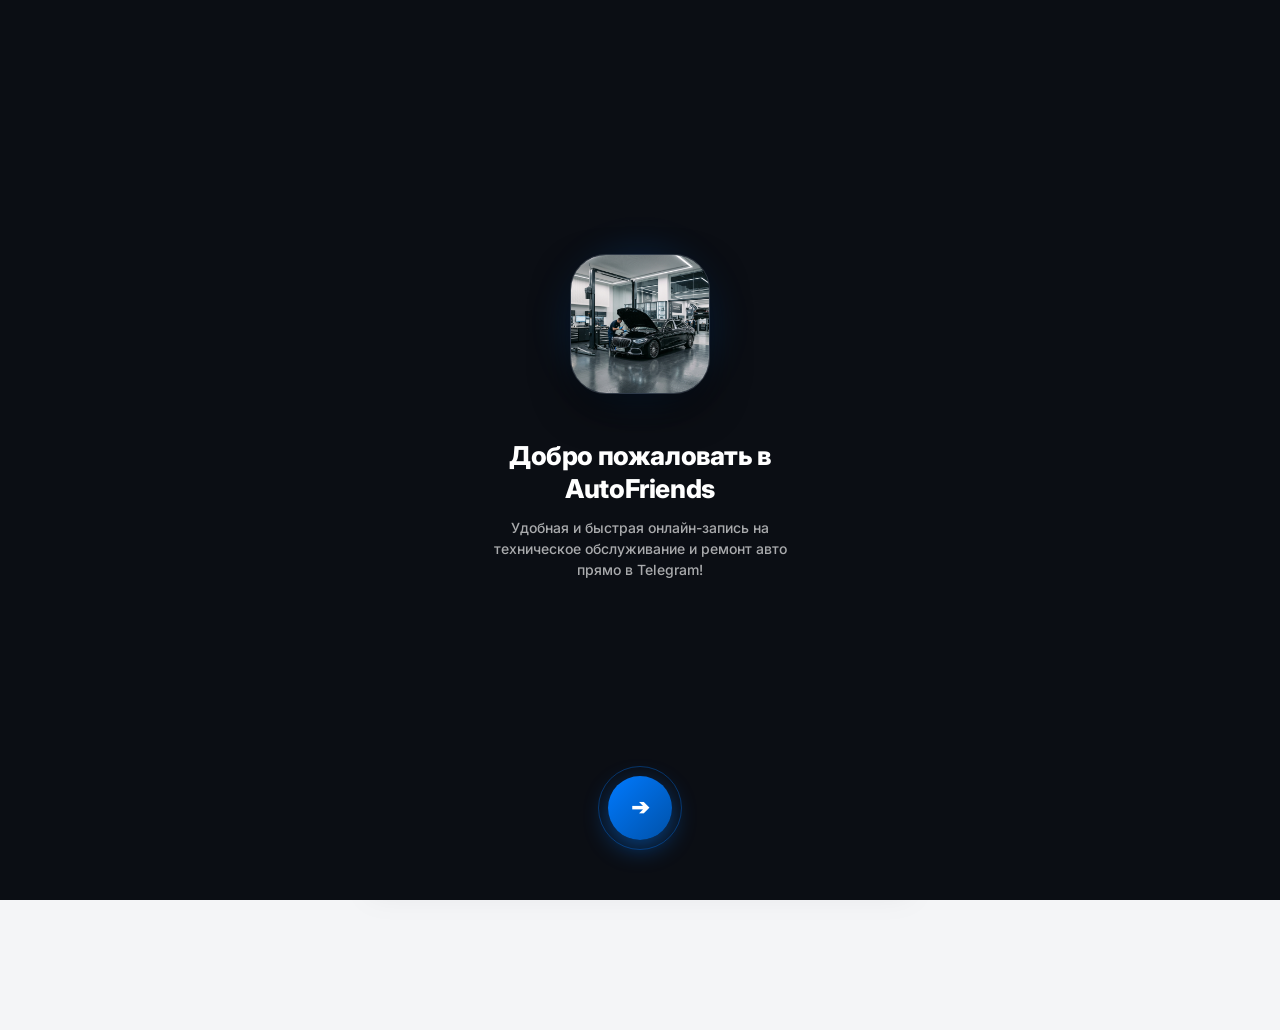
==== commit 8cc23ce8: "Implement reference-matched Welcome screen overlay shown on launch, requesting phone on arrow press " ====
--- a/webapp/index.html
+++ b/webapp/index.html
@@ -8,32 +8,35 @@
   <link rel="preconnect" href="https://fonts.googleapis.com">
   <link rel="preconnect" href="https://fonts.gstatic.com" crossorigin>
   <link href="https://fonts.googleapis.com/css2?family=Inter:wght@400;500;600;700;800&display=swap" rel="stylesheet">
-  <link rel="stylesheet" href="style.css?v=63.0" />
+  <link rel="stylesheet" href="style.css?v=64.0" />
 </head>
 <body>
 
   <!-- ══════════════════════════════════════════════
-       WELCOME ONBOARDING SCREEN (Hand Phone Request)
+       WELCOME ONBOARDING SCREEN (Exact Reference Match)
        ══════════════════════════════════════════════ -->
-  <div id="triton-onboarding-screen" class="af-onboarding-overlay hidden">
-    <div style="display:flex;justify-content:flex-end;">
-      <button type="button" id="onboarding-cancel-btn" style="background:none;border:none;color:var(--gray-3);font-size:14px;font-weight:600;cursor:pointer;">Пропустить</button>
+  <div id="triton-onboarding-screen" class="af-welcome-overlay">
+    
+    <div class="af-welcome-content">
+      <!-- 3D Auto Service Badge -->
+      <div class="af-welcome-graphic">
+        <div class="af-graphic-glow"></div>
+        <img src="images/hero.jpg" alt="AutoFriends Logo" class="af-graphic-img" />
+      </div>
+
+      <!-- Welcome Title & Description -->
+      <h1 class="af-welcome-title">Добро пожаловать в AutoFriends</h1>
+      <p class="af-welcome-sub">Удобная и быстрая онлайн-запись на техническое обслуживание и ремонт авто прямо в Telegram!</p>
     </div>
 
-    <div class="af-onboard-center">
-      <div class="af-onboard-icon">
-        <img src="images/hero.jpg" alt="AutoFriends" />
-      </div>
-      <h2 class="af-onboard-title">AutoFriends Сервис</h2>
-      <p class="af-onboard-sub">Удобная и быстрая онлайн-запись на ремонт и техническое обслуживание авто</p>
-    </div>
-
-    <div>
-      <button type="button" class="af-hand-phone-btn" id="onboarding-next-btn">
-        <span>📲 Предоставить номер</span>
-        <span style="font-size:18px;">🖐️</span>
+    <!-- Bottom Circular Arrow Button with Ripple Ring -->
+    <div class="af-welcome-action">
+      <div class="af-arrow-ripple"></div>
+      <button type="button" class="af-welcome-arrow-btn" id="onboarding-next-btn">
+        <span>➔</span>
       </button>
     </div>
+
   </div>
 
   <!-- ══════════════════════════════════════════════
@@ -414,6 +417,6 @@
     <div id="toast" class="glass-toast hidden"></div>
   </div>
 
-  <script src="app.js?v=63.0"></script>
+  <script src="app.js?v=64.0"></script>
 </body>
 </html>
--- a/webapp/style.css
+++ b/webapp/style.css
@@ -1071,82 +1071,129 @@
   font-weight: 800;
 }
 
-/* Onboarding Modal with Hand Phone Request Button */
-.af-onboarding-overlay {
+/* ═══════════════════════════════════════════════════════════
+   WELCOME ONBOARDING OVERLAY (Exact Reference Match)
+   ═══════════════════════════════════════════════════════════ */
+
+.af-welcome-overlay {
   position: fixed;
   inset: 0;
-  z-index: 999;
-  background: #ffffff;
-  display: none;
-  flex-direction: column;
+  z-index: 9999;
+  background: #0b0e14;
+  display: flex;
+  flex-direction: column;
+  align-items: center;
   justify-content: space-between;
-  padding: max(24px, env(safe-area-inset-top)) 24px max(36px, env(safe-area-inset-bottom));
-}
-
-.af-onboarding-overlay.visible {
-  display: flex !important;
-  animation: afFade 0.3s var(--ease) both;
-}
-
-.af-onboard-center {
-  display: flex;
-  flex-direction: column;
-  align-items: center;
+  padding: max(48px, env(safe-area-inset-top)) 28px max(50px, env(safe-area-inset-bottom));
+  color: #ffffff;
   text-align: center;
+  transition: opacity 0.35s var(--ease), transform 0.35s var(--ease);
+}
+
+.af-welcome-overlay.hidden {
+  opacity: 0;
+  pointer-events: none;
+  transform: scale(0.98);
+}
+
+.af-welcome-content {
+  display: flex;
+  flex-direction: column;
+  align-items: center;
   margin: auto 0;
-}
-
-.af-onboard-icon {
+  max-width: 320px;
+}
+
+.af-welcome-graphic {
+  position: relative;
+  width: 160px;
+  height: 160px;
+  margin-bottom: 36px;
+  display: flex;
+  align-items: center;
+  justify-content: center;
+}
+
+.af-graphic-glow {
+  position: absolute;
+  inset: -10px;
+  border-radius: 40px;
+  background: radial-gradient(circle, rgba(0, 122, 255, 0.45) 0%, rgba(11, 14, 20, 0) 70%);
+  filter: blur(14px);
+}
+
+.af-graphic-img {
+  position: relative;
+  z-index: 2;
   width: 140px;
   height: 140px;
-  border-radius: 32px;
-  overflow: hidden;
-  margin-bottom: 24px;
-  box-shadow: var(--shadow-md);
-}
-
-.af-onboard-icon img {
-  width: 100%;
-  height: 100%;
+  border-radius: 36px;
   object-fit: cover;
-}
-
-.af-onboard-title {
-  font-size: 24px;
-  font-weight: 800;
-  color: var(--dark);
-  margin-bottom: 8px;
-}
-
-.af-onboard-sub {
+  box-shadow: 0 16px 36px rgba(0, 0, 0, 0.5);
+  border: 1px solid rgba(255, 255, 255, 0.15);
+}
+
+.af-welcome-title {
+  font-size: 26px;
+  font-weight: 800;
+  color: #ffffff;
+  margin-bottom: 12px;
+  letter-spacing: -0.4px;
+  line-height: 1.25;
+}
+
+.af-welcome-sub {
   font-size: 14px;
-  color: var(--gray-3);
-  line-height: 1.45;
-  max-width: 280px;
-}
-
-.af-hand-phone-btn {
-  width: 100%;
-  max-width: 320px;
-  padding: 16px 24px;
-  border-radius: var(--r-pill);
-  background: var(--dark);
+  color: rgba(255, 255, 255, 0.65);
+  line-height: 1.5;
+  font-weight: 500;
+}
+
+.af-welcome-action {
+  position: relative;
+  display: flex;
+  align-items: center;
+  justify-content: center;
+  margin-bottom: 10px;
+}
+
+.af-arrow-ripple {
+  position: absolute;
+  width: 84px;
+  height: 84px;
+  border-radius: 50%;
+  border: 1px solid rgba(0, 122, 255, 0.35);
+  animation: afPulse 2s infinite var(--ease);
+}
+
+@keyframes afPulse {
+  0% { transform: scale(0.85); opacity: 0.8; }
+  50% { transform: scale(1.15); opacity: 0.3; }
+  100% { transform: scale(0.85); opacity: 0.8; }
+}
+
+.af-welcome-arrow-btn {
+  position: relative;
+  z-index: 2;
+  width: 64px;
+  height: 64px;
+  border-radius: 50%;
+  background: linear-gradient(135deg, #007aff 0%, #0051a8 100%);
   color: #ffffff;
-  font-size: 15px;
+  border: none;
+  font-size: 22px;
   font-weight: 800;
   display: flex;
   align-items: center;
   justify-content: center;
-  gap: 10px;
-  border: none;
-  cursor: pointer;
-  box-shadow: var(--shadow-md);
-  margin: 0 auto;
-  transition: transform 0.18s var(--spring);
-}
-
-.af-hand-phone-btn:active {
-  transform: scale(0.95);
+  cursor: pointer;
+  box-shadow: 0 8px 24px rgba(0, 122, 255, 0.45);
+  transition: transform 0.18s var(--spring), box-shadow 0.18s var(--ease);
+}
+
+.af-welcome-arrow-btn:active {
+  transform: scale(0.92);
+  box-shadow: 0 4px 16px rgba(0, 122, 255, 0.3);
 }
 
 .modal-overlay {
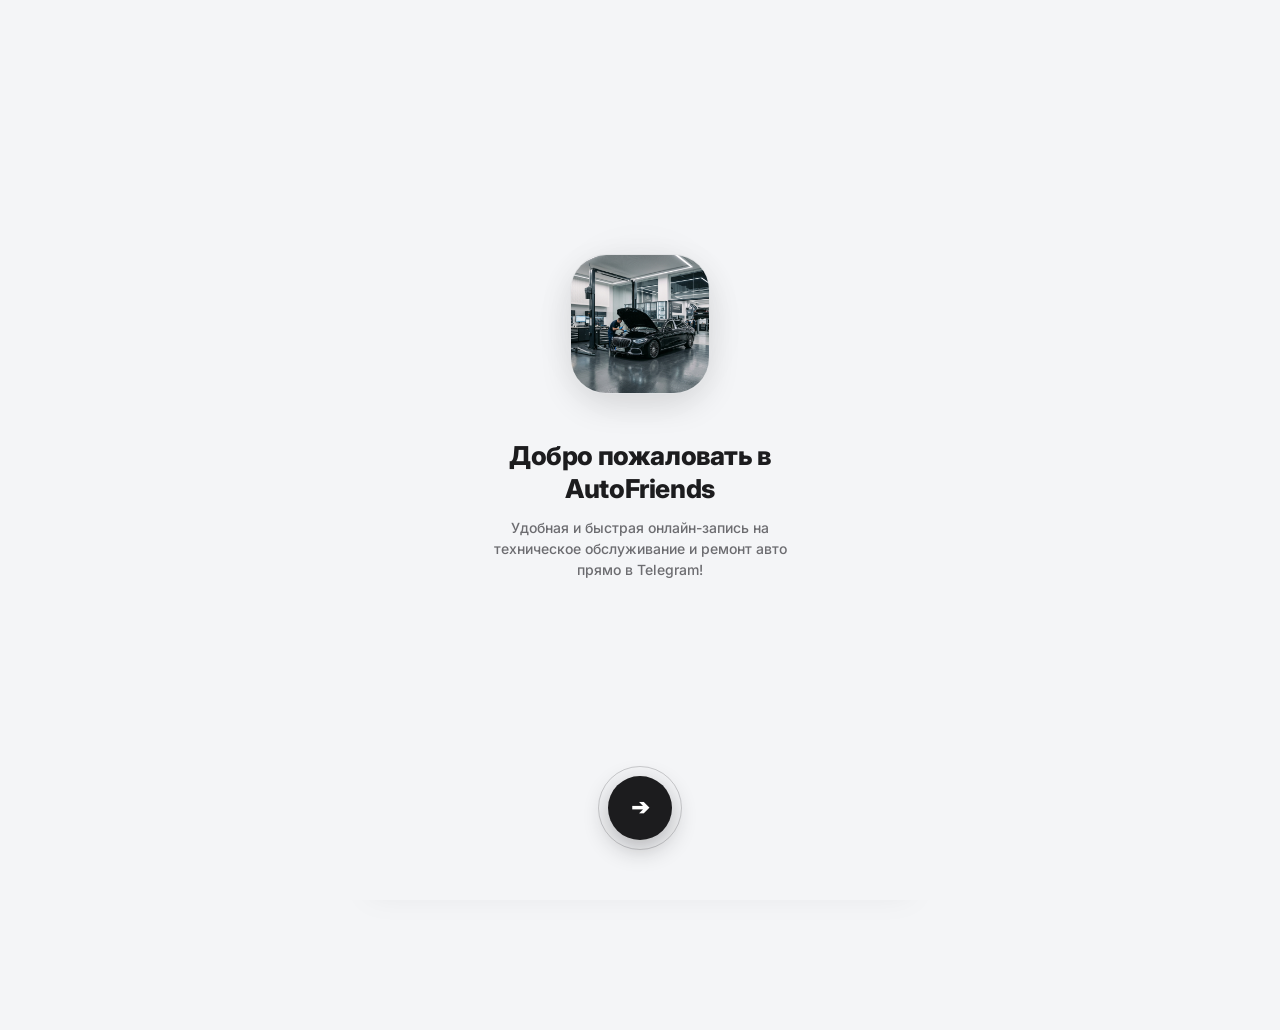
==== commit 513f8f46: "Add upcoming booking reminder card with live countdown timer to home screen" ====
--- a/webapp/index.html
+++ b/webapp/index.html
@@ -8,12 +8,12 @@
   <link rel="preconnect" href="https://fonts.googleapis.com">
   <link rel="preconnect" href="https://fonts.gstatic.com" crossorigin>
   <link href="https://fonts.googleapis.com/css2?family=Inter:wght@400;500;600;700;800&display=swap" rel="stylesheet">
-  <link rel="stylesheet" href="style.css?v=64.0" />
+  <link rel="stylesheet" href="style.css?v=65.0" />
 </head>
 <body>
 
   <!-- ══════════════════════════════════════════════
-       WELCOME ONBOARDING SCREEN (Exact Reference Match)
+       WELCOME ONBOARDING SCREEN (AutoFriends Style)
        ══════════════════════════════════════════════ -->
   <div id="triton-onboarding-screen" class="af-welcome-overlay">
     
@@ -62,7 +62,7 @@
     <main class="content">
 
       <!-- ════════════════════════════════════════
-           🏠 TAB 1: ГЛАВНАЯ (Hero Slider + Big CTA + Advantages)
+           🏠 TAB 1: ГЛАВНАЯ (Promo Banner + Booking Reminder + Live Countdown + CTA)
            ════════════════════════════════════════ -->
       <section id="tab-home" class="tab-content active">
 
@@ -107,13 +107,18 @@
           </div>
         </div>
 
-        <!-- 2. Big Action CTA Button -->
+        <!-- 2. Upcoming Active Booking Reminder & Live Countdown Card -->
+        <div id="home-active-booking-container">
+          <!-- Populated dynamically via app.js -->
+        </div>
+
+        <!-- 3. Big Action CTA Button -->
         <button type="button" class="af-home-cta-btn" data-tab="booking" data-step="1">
           <span>🚀 Записаться на обслуживание</span>
           <span style="font-size:18px;">➔</span>
         </button>
 
-        <!-- 3. Service Advantages Cards -->
+        <!-- 4. Service Advantages Cards -->
         <div class="af-advantages-grid">
           <div class="af-adv-card">
             <div class="af-adv-icon">🛠️</div>
@@ -417,6 +422,6 @@
     <div id="toast" class="glass-toast hidden"></div>
   </div>
 
-  <script src="app.js?v=64.0"></script>
+  <script src="app.js?v=65.0"></script>
 </body>
 </html>
--- a/webapp/style.css
+++ b/webapp/style.css
@@ -269,6 +269,167 @@
   background: var(--dark);
 }
 
+/* ═══════════════════════════════════════════════════════════
+   UPCOMING BOOKING REMINDER & LIVE COUNTDOWN CARD
+   ═══════════════════════════════════════════════════════════ */
+
+.af-reminder-card {
+  background: var(--bg-card);
+  border-radius: var(--r-lg);
+  padding: 18px 20px;
+  box-shadow: var(--shadow-md);
+  border: 1.5px solid rgba(28, 28, 30, 0.08);
+  display: flex;
+  flex-direction: column;
+  gap: 12px;
+  position: relative;
+  overflow: hidden;
+}
+
+.af-reminder-header {
+  display: flex;
+  align-items: center;
+  justify-content: space-between;
+}
+
+.af-reminder-badge {
+  display: inline-flex;
+  align-items: center;
+  gap: 6px;
+  padding: 4px 10px;
+  background: var(--bg-pill);
+  border-radius: var(--r-pill);
+  font-size: 11px;
+  font-weight: 800;
+  color: var(--dark);
+  text-transform: uppercase;
+  letter-spacing: 0.4px;
+}
+
+.af-reminder-status-tag {
+  font-size: 12px;
+  font-weight: 800;
+  padding: 4px 10px;
+  border-radius: var(--r-pill);
+}
+
+.af-reminder-status-tag.approved {
+  background: rgba(52, 199, 89, 0.14);
+  color: #248a3d;
+}
+
+.af-reminder-status-tag.pending {
+  background: rgba(255, 204, 0, 0.18);
+  color: #b38600;
+}
+
+.af-reminder-title {
+  font-size: 16px;
+  font-weight: 800;
+  color: var(--dark);
+  line-height: 1.3;
+}
+
+.af-reminder-meta {
+  display: flex;
+  flex-direction: column;
+  gap: 4px;
+  font-size: 13px;
+  color: var(--gray-2);
+  font-weight: 600;
+}
+
+/* Live Countdown Box */
+.af-countdown-box {
+  background: var(--dark);
+  color: #ffffff;
+  border-radius: var(--r-md);
+  padding: 12px 16px;
+  display: flex;
+  align-items: center;
+  justify-content: space-between;
+  box-shadow: 0 4px 14px rgba(28, 28, 30, 0.2);
+}
+
+.af-countdown-label {
+  font-size: 12px;
+  font-weight: 700;
+  color: rgba(255, 255, 255, 0.7);
+  text-transform: uppercase;
+  letter-spacing: 0.5px;
+}
+
+.af-countdown-value {
+  font-size: 15.5px;
+  font-weight: 800;
+  font-family: var(--font-main);
+  color: #ffffff;
+  letter-spacing: 0.5px;
+}
+
+.af-reminder-actions {
+  display: flex;
+  gap: 8px;
+  margin-top: 2px;
+}
+
+.af-reminder-btn {
+  flex: 1;
+  padding: 10px 14px;
+  font-size: 13px;
+  font-weight: 700;
+  border-radius: var(--r-md);
+  border: none;
+  cursor: pointer;
+  text-align: center;
+  transition: transform 0.15s var(--spring), background 0.15s var(--ease);
+}
+
+.af-reminder-btn-primary {
+  background: var(--dark);
+  color: #ffffff;
+}
+
+.af-reminder-btn-secondary {
+  background: var(--bg-pill);
+  color: var(--dark);
+}
+
+.af-reminder-btn:active {
+  transform: scale(0.96);
+}
+
+/* Empty State Card when no active booking */
+.af-no-booking-card {
+  background: var(--bg-card);
+  border-radius: var(--r-lg);
+  padding: 16px 18px;
+  box-shadow: var(--shadow-sm);
+  border: 1px solid rgba(0, 0, 0, 0.04);
+  display: flex;
+  align-items: center;
+  gap: 14px;
+}
+
+.af-no-booking-icon {
+  width: 42px;
+  height: 42px;
+  border-radius: 50%;
+  background: var(--bg-pill);
+  display: flex;
+  align-items: center;
+  justify-content: center;
+  font-size: 20px;
+  flex-shrink: 0;
+}
+
+.af-no-booking-text {
+  font-size: 13px;
+  font-weight: 600;
+  color: var(--gray-2);
+  line-height: 1.4;
+}
+
 /* Big Hero CTA Button on Home Screen */
 .af-home-cta-btn {
   width: 100%;
@@ -1072,20 +1233,20 @@
 }
 
 /* ═══════════════════════════════════════════════════════════
-   WELCOME ONBOARDING OVERLAY (Exact Reference Match)
+   WELCOME ONBOARDING OVERLAY (AutoFriends Light/Charcoal Theme)
    ═══════════════════════════════════════════════════════════ */
 
 .af-welcome-overlay {
   position: fixed;
   inset: 0;
   z-index: 9999;
-  background: #0b0e14;
+  background: var(--bg);
   display: flex;
   flex-direction: column;
   align-items: center;
   justify-content: space-between;
   padding: max(48px, env(safe-area-inset-top)) 28px max(50px, env(safe-area-inset-bottom));
-  color: #ffffff;
+  color: var(--dark);
   text-align: center;
   transition: opacity 0.35s var(--ease), transform 0.35s var(--ease);
 }
@@ -1118,7 +1279,7 @@
   position: absolute;
   inset: -10px;
   border-radius: 40px;
-  background: radial-gradient(circle, rgba(0, 122, 255, 0.45) 0%, rgba(11, 14, 20, 0) 70%);
+  background: radial-gradient(circle, rgba(28, 28, 30, 0.12) 0%, rgba(244, 245, 247, 0) 70%);
   filter: blur(14px);
 }
 
@@ -1129,14 +1290,14 @@
   height: 140px;
   border-radius: 36px;
   object-fit: cover;
-  box-shadow: 0 16px 36px rgba(0, 0, 0, 0.5);
-  border: 1px solid rgba(255, 255, 255, 0.15);
+  box-shadow: var(--shadow-lg);
+  border: 1px solid rgba(0, 0, 0, 0.06);
 }
 
 .af-welcome-title {
   font-size: 26px;
   font-weight: 800;
-  color: #ffffff;
+  color: var(--dark);
   margin-bottom: 12px;
   letter-spacing: -0.4px;
   line-height: 1.25;
@@ -1144,7 +1305,7 @@
 
 .af-welcome-sub {
   font-size: 14px;
-  color: rgba(255, 255, 255, 0.65);
+  color: var(--gray-2);
   line-height: 1.5;
   font-weight: 500;
 }
@@ -1162,13 +1323,13 @@
   width: 84px;
   height: 84px;
   border-radius: 50%;
-  border: 1px solid rgba(0, 122, 255, 0.35);
+  border: 1.5px solid rgba(28, 28, 30, 0.2);
   animation: afPulse 2s infinite var(--ease);
 }
 
 @keyframes afPulse {
   0% { transform: scale(0.85); opacity: 0.8; }
-  50% { transform: scale(1.15); opacity: 0.3; }
+  50% { transform: scale(1.15); opacity: 0.2; }
   100% { transform: scale(0.85); opacity: 0.8; }
 }
 
@@ -1178,7 +1339,7 @@
   width: 64px;
   height: 64px;
   border-radius: 50%;
-  background: linear-gradient(135deg, #007aff 0%, #0051a8 100%);
+  background: var(--dark);
   color: #ffffff;
   border: none;
   font-size: 22px;
@@ -1187,13 +1348,14 @@
   align-items: center;
   justify-content: center;
   cursor: pointer;
-  box-shadow: 0 8px 24px rgba(0, 122, 255, 0.45);
-  transition: transform 0.18s var(--spring), box-shadow 0.18s var(--ease);
+  box-shadow: 0 8px 24px rgba(28, 28, 30, 0.3);
+  transition: transform 0.18s var(--spring), background 0.15s var(--ease), box-shadow 0.18s var(--ease);
 }
 
 .af-welcome-arrow-btn:active {
   transform: scale(0.92);
-  box-shadow: 0 4px 16px rgba(0, 122, 255, 0.3);
+  background: var(--dark-hover);
+  box-shadow: 0 4px 16px rgba(28, 28, 30, 0.2);
 }
 
 .modal-overlay {
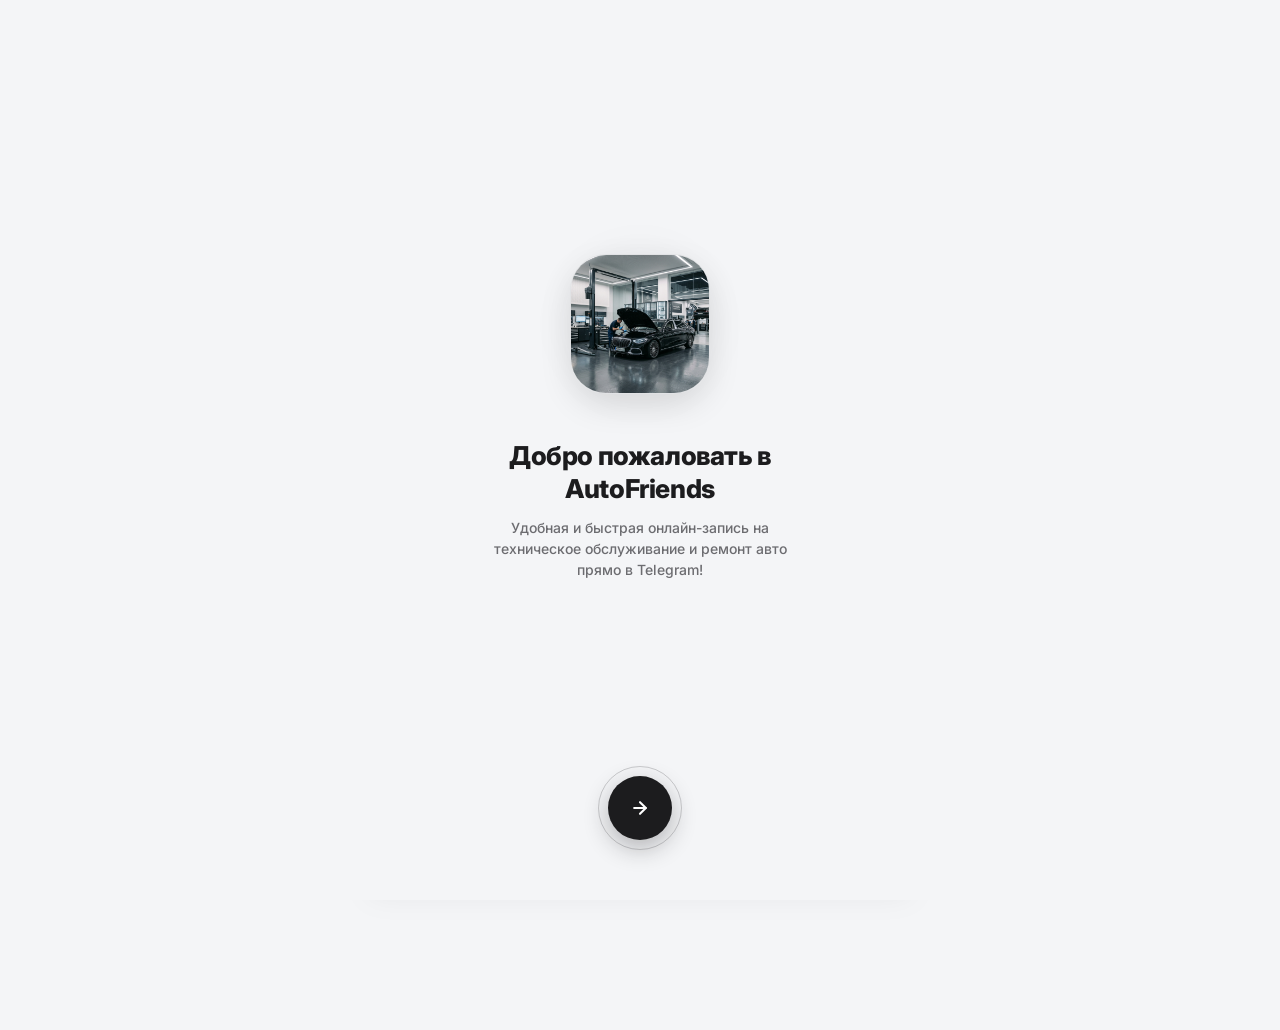
==== commit 4208fad3: "Remove emojis from all buttons, simplify moderator actions and retain delete from DB button" ====
--- a/webapp/index.html
+++ b/webapp/index.html
@@ -8,7 +8,7 @@
   <link rel="preconnect" href="https://fonts.googleapis.com">
   <link rel="preconnect" href="https://fonts.gstatic.com" crossorigin>
   <link href="https://fonts.googleapis.com/css2?family=Inter:wght@400;500;600;700;800&display=swap" rel="stylesheet">
-  <link rel="stylesheet" href="style.css?v=65.0" />
+  <link rel="stylesheet" href="style.css?v=68.0" />
 </head>
 <body>
 
@@ -18,22 +18,19 @@
   <div id="triton-onboarding-screen" class="af-welcome-overlay">
     
     <div class="af-welcome-content">
-      <!-- 3D Auto Service Badge -->
       <div class="af-welcome-graphic">
         <div class="af-graphic-glow"></div>
         <img src="images/hero.jpg" alt="AutoFriends Logo" class="af-graphic-img" />
       </div>
 
-      <!-- Welcome Title & Description -->
       <h1 class="af-welcome-title">Добро пожаловать в AutoFriends</h1>
       <p class="af-welcome-sub">Удобная и быстрая онлайн-запись на техническое обслуживание и ремонт авто прямо в Telegram!</p>
     </div>
 
-    <!-- Bottom Circular Arrow Button with Ripple Ring -->
     <div class="af-welcome-action">
       <div class="af-arrow-ripple"></div>
       <button type="button" class="af-welcome-arrow-btn" id="onboarding-next-btn">
-        <span>➔</span>
+        <svg width="20" height="20" viewBox="0 0 24 24" fill="none" stroke="currentColor" stroke-width="2.5" stroke-linecap="round" stroke-linejoin="round"><line x1="5" y1="12" x2="19" y2="12"></line><polyline points="12 5 19 12 12 19"></polyline></svg>
       </button>
     </div>
 
@@ -51,9 +48,10 @@
         <h1 class="af-header-title">AutoFriends</h1>
       </div>
 
-      <!-- User Profile Chip in Top Right Header -->
       <div class="af-user-chip" id="top-user-profile-btn" data-tab="profile">
-        <div class="af-user-avatar">👤</div>
+        <div class="af-user-avatar">
+          <svg width="14" height="14" viewBox="0 0 24 24" fill="none" stroke="currentColor" stroke-width="2"><path d="M20 21v-2a4 4 0 0 0-4-4H8a4 4 0 0 0-4 4v2"></path><circle cx="12" cy="7" r="4"></circle></svg>
+        </div>
         <span class="af-user-name" id="user-greeting">Клиент</span>
       </div>
     </header>
@@ -62,18 +60,18 @@
     <main class="content">
 
       <!-- ════════════════════════════════════════
-           🏠 TAB 1: ГЛАВНАЯ (Promo Banner + Booking Reminder + Live Countdown + CTA)
+           🏠 TAB 1: ГЛАВНАЯ
            ════════════════════════════════════════ -->
       <section id="tab-home" class="tab-content active">
 
-        <!-- 1. Top Auto-Sliding Promo Carousel -->
+        <!-- Top Auto-Sliding Promo Carousel -->
         <div class="af-carousel-wrapper" id="home-promo-carousel">
           <div class="af-carousel-track" id="carousel-track">
 
             <!-- Slide 1 -->
             <div class="af-carousel-slide" style="background-image: url('images/hero.jpg');" data-tab="booking" data-step="1">
               <div class="af-slide-glass-panel">
-                <span class="af-slide-tag">🔥 АКЦИЯ МЕСЯЦА</span>
+                <span class="af-slide-tag">АКЦИЯ МЕСЯЦА</span>
                 <h2 class="af-slide-title">Комплексное ТО со скидкой 15%</h2>
                 <p class="af-slide-sub">Замена масла + 3 фильтра с гарантией 12 месяцев</p>
               </div>
@@ -82,7 +80,7 @@
             <!-- Slide 2 -->
             <div class="af-carousel-slide" style="background-image: url('images/susp.jpg');" data-tab="booking" data-step="1">
               <div class="af-slide-glass-panel">
-                <span class="af-slide-tag">⚡ СПЕЦПРЕДЛОЖЕНИЕ</span>
+                <span class="af-slide-tag">СПЕЦПРЕДЛОЖЕНИЕ</span>
                 <h2 class="af-slide-title">Бесплатная диагностика подвески</h2>
                 <p class="af-slide-sub">При ремонте ходовой части от 3 000 ₽</p>
               </div>
@@ -91,7 +89,7 @@
             <!-- Slide 3 -->
             <div class="af-carousel-slide" style="background-image: url('images/ac.jpg');" data-tab="booking" data-step="1">
               <div class="af-slide-glass-panel">
-                <span class="af-slide-tag">❄️ КЛИМАТ СЕРВИС</span>
+                <span class="af-slide-tag">КЛИМАТ СЕРВИС</span>
                 <h2 class="af-slide-title">Заправка кондиционера за 1 990 ₽</h2>
                 <p class="af-slide-sub">Полная антибактериальная обработка системы</p>
               </div>
@@ -99,7 +97,6 @@
 
           </div>
 
-          <!-- Carousel Dots -->
           <div class="af-carousel-dots">
             <span class="af-dot active" data-index="0"></span>
             <span class="af-dot" data-index="1"></span>
@@ -107,47 +104,29 @@
           </div>
         </div>
 
-        <!-- 2. Upcoming Active Booking Reminder & Live Countdown Card -->
+        <!-- Upcoming Active Booking Reminder Card -->
         <div id="home-active-booking-container">
           <!-- Populated dynamically via app.js -->
         </div>
 
-        <!-- 3. Big Action CTA Button -->
+        <!-- Action CTA Button -->
         <button type="button" class="af-home-cta-btn" data-tab="booking" data-step="1">
-          <span>🚀 Записаться на обслуживание</span>
-          <span style="font-size:18px;">➔</span>
+          <div class="af-cta-text-group">
+            <span class="af-cta-main-title">Записаться на обслуживание</span>
+            <span class="af-cta-sub-title">Выбор мастера, даты и удобного времени</span>
+          </div>
+          <div class="af-cta-arrow-badge">➔</div>
         </button>
 
-        <!-- 4. Service Advantages Cards -->
-        <div class="af-advantages-grid">
-          <div class="af-adv-card">
-            <div class="af-adv-icon">🛠️</div>
-            <div class="af-adv-title">Официальный сервис</div>
-            <div class="af-adv-sub">Сертифицированное оборудование и гарантия на работы 12 месяцев</div>
-          </div>
-
-          <div class="af-adv-card">
-            <div class="af-adv-icon">☕</div>
-            <div class="af-adv-title">Зона ожидания и кофейня</div>
-            <div class="af-adv-sub">Комфортная лаунж-зона, свежий кофе и свободный Wi-Fi</div>
-          </div>
-
-          <div class="af-adv-card">
-            <div class="af-adv-icon">⏱️</div>
-            <div class="af-adv-title">Без очередей</div>
-            <div class="af-adv-sub">Прием автомобиля строго по времени вашей онлайн-записи</div>
-          </div>
-        </div>
-
       </section>
 
       <!-- ════════════════════════════════════════
-           🏷 TAB 2: УСЛУГИ / БРОНИРОВАНИЕ (Clean Navigation & Pixel-Perfect Rows)
+           🏷 TAB 2: УСЛУГИ / БРОНИРОВАНИЕ
            ════════════════════════════════════════ -->
       <section id="tab-booking" class="tab-content">
 
         <div class="af-card">
-          <h2 style="font-size:17px;font-weight:800;color:var(--dark);">📅 Онлайн-запись</h2>
+          <h2 style="font-size:17px;font-weight:800;color:var(--dark);">Онлайн-запись</h2>
           <p style="font-size:13px;color:var(--gray-3);">Выберите категорию, добавьте услуги и выберите время</p>
         </div>
 
@@ -161,19 +140,15 @@
 
         <form id="booking-form" style="display:flex;flex-direction:column;gap:16px;">
 
-          <!-- Step 1: Big Rounded Rectangles Categories -->
+          <!-- Step 1 -->
           <div class="wizard-step-content active" id="form-step-1">
-
-            <!-- Level 1 View: Main Categories Cards -->
             <div id="cat-overview-view" class="af-form-group">
               <label class="af-label">Выберите категорию услуг:</label>
-              <input type="text" id="wizard-search-input" class="af-input" placeholder="🔍 Быстрый поиск услуги (ГРМ, масло, колодки)..." />
+              <input type="text" id="wizard-search-input" class="af-input" placeholder="Поиск услуги (ГРМ, масло, колодки)..." />
               
-              <!-- Container for Big Rectangle Category Cards -->
               <div id="categories-cards-container" class="af-category-grid" style="margin-top:6px;"></div>
             </div>
 
-            <!-- Level 2 View: Subservices of Selected Category -->
             <div id="cat-subservices-view" class="af-form-group hidden">
               <div class="af-subservices-header-box">
                 <button type="button" id="back-to-categories-btn" class="af-back-cat-btn">
@@ -185,7 +160,6 @@
               <div id="subservices-list-container" class="af-subservices-container"></div>
             </div>
 
-            <!-- Summary of Selected Services -->
             <div id="selected-summary"></div>
 
             <button type="button" class="af-btn-primary" id="to-step-2-btn">
@@ -193,8 +167,14 @@
             </button>
           </div>
 
-          <!-- Step 2: Master & Calendar -->
+          <!-- Step 2 -->
           <div class="wizard-step-content hidden" id="form-step-2">
+
+            <div id="reschedule-notice-badge" class="af-card hidden" style="background: rgba(255, 204, 0, 0.14); border-color: rgba(255, 204, 0, 0.4); padding: 14px 16px;">
+              <div style="font-size:14px; font-weight:800; color: var(--dark);" id="reschedule-notice-title">Перенос записи</div>
+              <div style="font-size:12.5px; color: var(--gray-2); margin-top:2px;">Выберите новую дату и время. Марка авто, услуги и телефон будут сохранены автоматически.</div>
+            </div>
+
             <div class="af-form-group">
               <label class="af-label">Выберите мастера:</label>
               <div id="masters-container" style="display:flex;flex-direction:column;gap:10px;"></div>
@@ -218,11 +198,16 @@
 
             <div style="display:grid;grid-template-columns:auto 1fr;gap:10px;">
               <button type="button" class="af-btn-secondary" id="back-to-step-1-btn">← Назад</button>
+              
               <button type="button" class="af-btn-primary" id="to-step-3-btn">Далее: Данные авто ➔</button>
-            </div>
-          </div>
-
-          <!-- Step 3: Car Info -->
+
+              <button type="button" class="af-btn-primary hidden" id="confirm-reschedule-btn" style="background:var(--dark);">
+                Подтвердить перенос записи
+              </button>
+            </div>
+          </div>
+
+          <!-- Step 3 -->
           <div class="wizard-step-content hidden" id="form-step-3">
             <div class="af-form-group">
               <label class="af-label" for="car-model">Марка и модель авто:</label>
@@ -240,7 +225,7 @@
             </div>
           </div>
 
-          <!-- Step 4: Summary -->
+          <!-- Step 4 -->
           <div class="wizard-step-content hidden" id="form-step-4">
             <div class="af-form-group">
               <label class="af-label">Детали записи:</label>
@@ -251,7 +236,10 @@
               <label class="af-label" for="phone-number">Телефон для связи:</label>
               <div style="display:flex;gap:8px;">
                 <input type="tel" id="phone-number" class="af-input" placeholder="+7 (999) 000-00-00" readonly required style="flex:1;" />
-                <button type="button" id="edit-phone-btn" class="af-btn-secondary" style="padding:12px 16px;">✏️</button>
+                <button type="button" id="edit-phone-btn" class="af-btn-secondary" style="padding:10px 14px;font-size:13px;display:inline-flex;align-items:center;gap:4px;">
+                  <svg width="14" height="14" viewBox="0 0 24 24" fill="none" stroke="currentColor" stroke-width="2"><path d="M12 20h9"></path><path d="M16.5 3.5a2.121 2.121 0 0 1 3 3L7 19l-4 1 1-4L16.5 3.5z"></path></svg>
+                  Изменить
+                </button>
               </div>
             </div>
 
@@ -268,7 +256,7 @@
             <div style="display:grid;grid-template-columns:auto 1fr;gap:10px;">
               <button type="button" class="af-btn-secondary" id="back-to-step-3-btn">← Назад</button>
               <button type="submit" class="af-btn-primary" id="submit-booking-btn" disabled>
-                🚀 Подтвердить запись
+                Подтвердить запись
               </button>
             </div>
           </div>
@@ -277,7 +265,7 @@
       </section>
 
       <!-- ════════════════════════════════════════
-           📅 TAB 3: ЗАПИСИ (User Bookings List)
+           📅 TAB 3: ЗАПИСИ
            ════════════════════════════════════════ -->
       <section id="tab-bookings-list" class="tab-content">
         <div class="af-section-header">
@@ -287,13 +275,14 @@
       </section>
 
       <!-- ════════════════════════════════════════
-           👤 TAB 4: ПРОФИЛЬ & МОДЕРАЦИЯ (Centered Avatar + Refined Moderator Layout)
+           👤 TAB 4: ПРОФИЛЬ & МОДЕРАЦИЯ
            ════════════════════════════════════════ -->
       <section id="tab-profile" class="tab-content">
 
-        <!-- Centered Profile Card: Avatar on Top, Name under Avatar, Phone under Name -->
         <div class="af-card af-profile-centered-header">
-          <div class="af-user-avatar-large">👤</div>
+          <div class="af-user-avatar-large">
+            <svg width="28" height="28" viewBox="0 0 24 24" fill="none" stroke="currentColor" stroke-width="2"><path d="M20 21v-2a4 4 0 0 0-4-4H8a4 4 0 0 0-4 4v2"></path><circle cx="12" cy="7" r="4"></circle></svg>
+          </div>
           <div class="af-profile-name-large" id="profile-name">Клиент</div>
           <div class="af-profile-phone-sub" id="profile-phone">Телефон: Не указан</div>
         </div>
@@ -314,14 +303,14 @@
         </div>
 
         <button id="admin-profile-btn" class="af-btn-primary hidden">
-          🛡 Панель модератора
+          Панель модератора
         </button>
 
-        <!-- Refined Admin Moderation Panel -->
+        <!-- Admin Moderation Panel -->
         <div id="admin-panel-section" class="hidden" style="display:flex;flex-direction:column;gap:16px;">
           <div class="af-card">
             <div class="af-mod-header">
-              <span class="af-mod-badge">👨‍🔧 МОДЕРАЦИЯ СМЕН</span>
+              <span class="af-mod-badge">МОДЕРАЦИЯ СМЕН</span>
               <h3 class="af-mod-title">Управление мастерами</h3>
               <p class="af-mod-desc">Снятие мастера со смены с предложением перезаписи клиентам</p>
             </div>
@@ -346,14 +335,14 @@
             </div>
 
             <button type="button" id="adm-trigger-reschedule-btn" class="af-btn-primary" style="background:var(--red);margin-top:6px;">
-              ⚠️ Снять мастера и уведомить клиентов
+              Снять мастера и уведомить клиентов
             </button>
           </div>
 
           <div class="af-admin-filter-bar" id="admin-status-pills">
             <button type="button" class="af-filter-chip active" data-status="all">Все заявки</button>
-            <button type="button" class="af-filter-chip" data-status="На рассмотрении">⏳ Ожидают</button>
-            <button type="button" class="af-filter-chip" data-status="Одобрена">✅ Одобрены</button>
+            <button type="button" class="af-filter-chip" data-status="На рассмотрении">Ожидают</button>
+            <button type="button" class="af-filter-chip" data-status="Одобрена">Одобрены</button>
           </div>
 
           <div id="admin-bookings-list" style="display:flex;flex-direction:column;gap:12px;"></div>
@@ -363,16 +352,12 @@
 
     </main>
 
-    <!-- ════════════════════════════════════════
-         CURVED NOTCHED BOTTOM NAVIGATION BAR (Snug Cutout & Exact Baseline Labels)
-         ════════════════════════════════════════ -->
+    <!-- Bottom Navigation Bar -->
     <nav class="af-navbar" id="main-nav">
-      <!-- SVG Snug Curved Notch Background Path -->
       <svg class="af-navbar-svg" viewBox="0 0 400 70" preserveAspectRatio="none">
         <path d="M 0,0 L 158,0 C 170,0 174,32 200,32 C 226,32 230,0 242,0 L 400,0 L 400,70 L 0,70 Z" fill="rgba(255, 255, 255, 0.96)"/>
       </svg>
 
-      <!-- 1. Главная -->
       <button class="af-nav-item active" data-tab="home">
         <span class="af-nav-icon">
           <svg viewBox="0 0 24 24"><path d="M19 17h2c.6 0 1-.4 1-1v-3c0-.9-.7-1.7-1.5-1.9C18.7 10.6 16 10 12 10s-6.7.6-8.5 1.1C2.7 11.3 2 12.1 2 13v3c0 .6.4 1 1 1h2m2 0a2 2 0 1 0 4 0 2 2 0 1 0-4 0m8 0a2 2 0 1 0 4 0 2 2 0 1 0-4 0M5 10l1.7-4.2C7 5.1 7.7 4.5 8.5 4.5h7c.8 0 1.5.6 1.8 1.3L19 10"/></svg>
@@ -380,7 +365,6 @@
         <span class="af-nav-lbl">Главная</span>
       </button>
 
-      <!-- 2. Услуги (Center Elevated Floating Circle Button in Snug Notch) -->
       <button class="af-nav-item af-nav-center-fab" data-tab="booking" data-step="1">
         <span class="af-fab-circle">
           <svg viewBox="0 0 24 24"><path d="M14.7 6.3a1 1 0 0 0 0 1.4l1.6 1.6a1 1 0 0 0 1.4 0l3.77-3.77a6 6 0 0 1-7.94 7.94l-6.91 6.91a2.12 2.12 0 0 1-3-3l6.91-6.91a6 6 0 0 1 7.94-7.94l-3.76 3.76z"/></svg>
@@ -388,7 +372,6 @@
         <span class="af-nav-lbl">Услуги</span>
       </button>
 
-      <!-- 3. Записи -->
       <button class="af-nav-item" data-tab="bookings-list">
         <span class="af-nav-icon">
           <svg viewBox="0 0 24 24"><rect x="3" y="4" width="18" height="18" rx="2" ry="2"/><line x1="16" y1="2" x2="16" y2="6"/><line x1="8" y1="2" x2="8" y2="6"/><line x1="3" y1="10" x2="21" y2="10"/></svg>
@@ -401,7 +384,7 @@
     <div id="admin-modal" class="modal-overlay hidden">
       <div class="modal-card">
         <h3 id="modal-title">Решение по заявке</h3>
-        <textarea id="modal-comment" class="af-input" placeholder="Примечание клиенту..." rows="3"></textarea>
+        <textarea id="modal-comment" class="af-input" placeholder="Примечание клиенту (необязательно)..." rows="3"></textarea>
         <div style="display:flex;gap:8px;">
           <button id="modal-cancel-btn" class="af-btn-secondary" style="flex:1;">Отмена</button>
           <button id="modal-confirm-btn" class="af-btn-primary" style="flex:1;">Подтвердить</button>
@@ -411,7 +394,7 @@
 
     <div id="privacy-modal" class="modal-overlay hidden">
       <div class="modal-card">
-        <h3>🔒 Политика конфиденциальности</h3>
+        <h3>Политика конфиденциальности</h3>
         <p style="font-size:13px;color:var(--gray-3);line-height:1.5;">
           Мы собираем ваше имя, телефон и данные авто исключительно для оформления записи в сервисе.
         </p>
@@ -422,6 +405,6 @@
     <div id="toast" class="glass-toast hidden"></div>
   </div>
 
-  <script src="app.js?v=65.0"></script>
+  <script src="app.js?v=68.0"></script>
 </body>
 </html>
--- a/webapp/style.css
+++ b/webapp/style.css
@@ -430,64 +430,70 @@
   line-height: 1.4;
 }
 
-/* Big Hero CTA Button on Home Screen */
+/* ═══════════════════════════════════════════════════════════
+   REDESIGNED DISTINCT HOME ACTION CTA BUTTON
+   ═══════════════════════════════════════════════════════════ */
+
 .af-home-cta-btn {
   width: 100%;
-  padding: 18px 24px;
+  padding: 20px 22px;
+  background: #ffffff;
+  color: var(--dark);
+  border: 2.5px solid var(--dark);
+  border-radius: var(--r-lg);
+  display: flex;
+  align-items: center;
+  justify-content: space-between;
+  cursor: pointer;
+  box-shadow: 0 8px 24px rgba(28, 28, 30, 0.08);
+  transition: transform 0.18s var(--spring), background 0.15s var(--ease), box-shadow 0.18s var(--ease);
+}
+
+.af-cta-text-group {
+  display: flex;
+  flex-direction: column;
+  align-items: flex-start;
+  gap: 3px;
+  text-align: left;
+}
+
+.af-cta-main-title {
+  font-size: 16.5px;
+  font-weight: 800;
+  color: var(--dark);
+  letter-spacing: -0.2px;
+}
+
+.af-cta-sub-title {
+  font-size: 12.5px;
+  font-weight: 600;
+  color: var(--gray-2);
+}
+
+.af-cta-arrow-badge {
+  width: 42px;
+  height: 42px;
+  border-radius: 50%;
   background: var(--dark);
   color: #ffffff;
-  border: none;
-  border-radius: var(--r-lg);
-  font-size: 16px;
-  font-weight: 800;
-  font-family: var(--font-main);
-  display: flex;
-  align-items: center;
-  justify-content: space-between;
-  cursor: pointer;
-  box-shadow: var(--shadow-md);
-  transition: transform 0.18s var(--spring), background 0.15s var(--ease);
+  display: flex;
+  align-items: center;
+  justify-content: center;
+  font-size: 18px;
+  font-weight: 800;
+  flex-shrink: 0;
+  box-shadow: 0 4px 12px rgba(28, 28, 30, 0.25);
+  transition: transform 0.15s var(--spring);
 }
 
 .af-home-cta-btn:active {
   transform: scale(0.97);
-  background: var(--dark-hover);
-}
-
-/* Advantage Cards Grid on Home Tab */
-.af-advantages-grid {
-  display: flex;
-  flex-direction: column;
-  gap: 12px;
-}
-
-.af-adv-card {
-  background: var(--bg-card);
-  border-radius: var(--r-lg);
-  padding: 18px 20px;
+  background: var(--bg-pill);
   box-shadow: var(--shadow-sm);
-  border: 1px solid rgba(0, 0, 0, 0.04);
-  display: flex;
-  flex-direction: column;
-  gap: 4px;
-}
-
-.af-adv-icon {
-  font-size: 26px;
-  margin-bottom: 4px;
-}
-
-.af-adv-title {
-  font-size: 16px;
-  font-weight: 800;
-  color: var(--dark);
-}
-
-.af-adv-sub {
-  font-size: 13px;
-  color: var(--gray-2);
-  line-height: 1.4;
-  font-weight: 500;
+}
+
+.af-home-cta-btn:active .af-cta-arrow-badge {
+  transform: scale(0.92);
 }
 
 /* ═══════════════════════════════════════════════════════════
